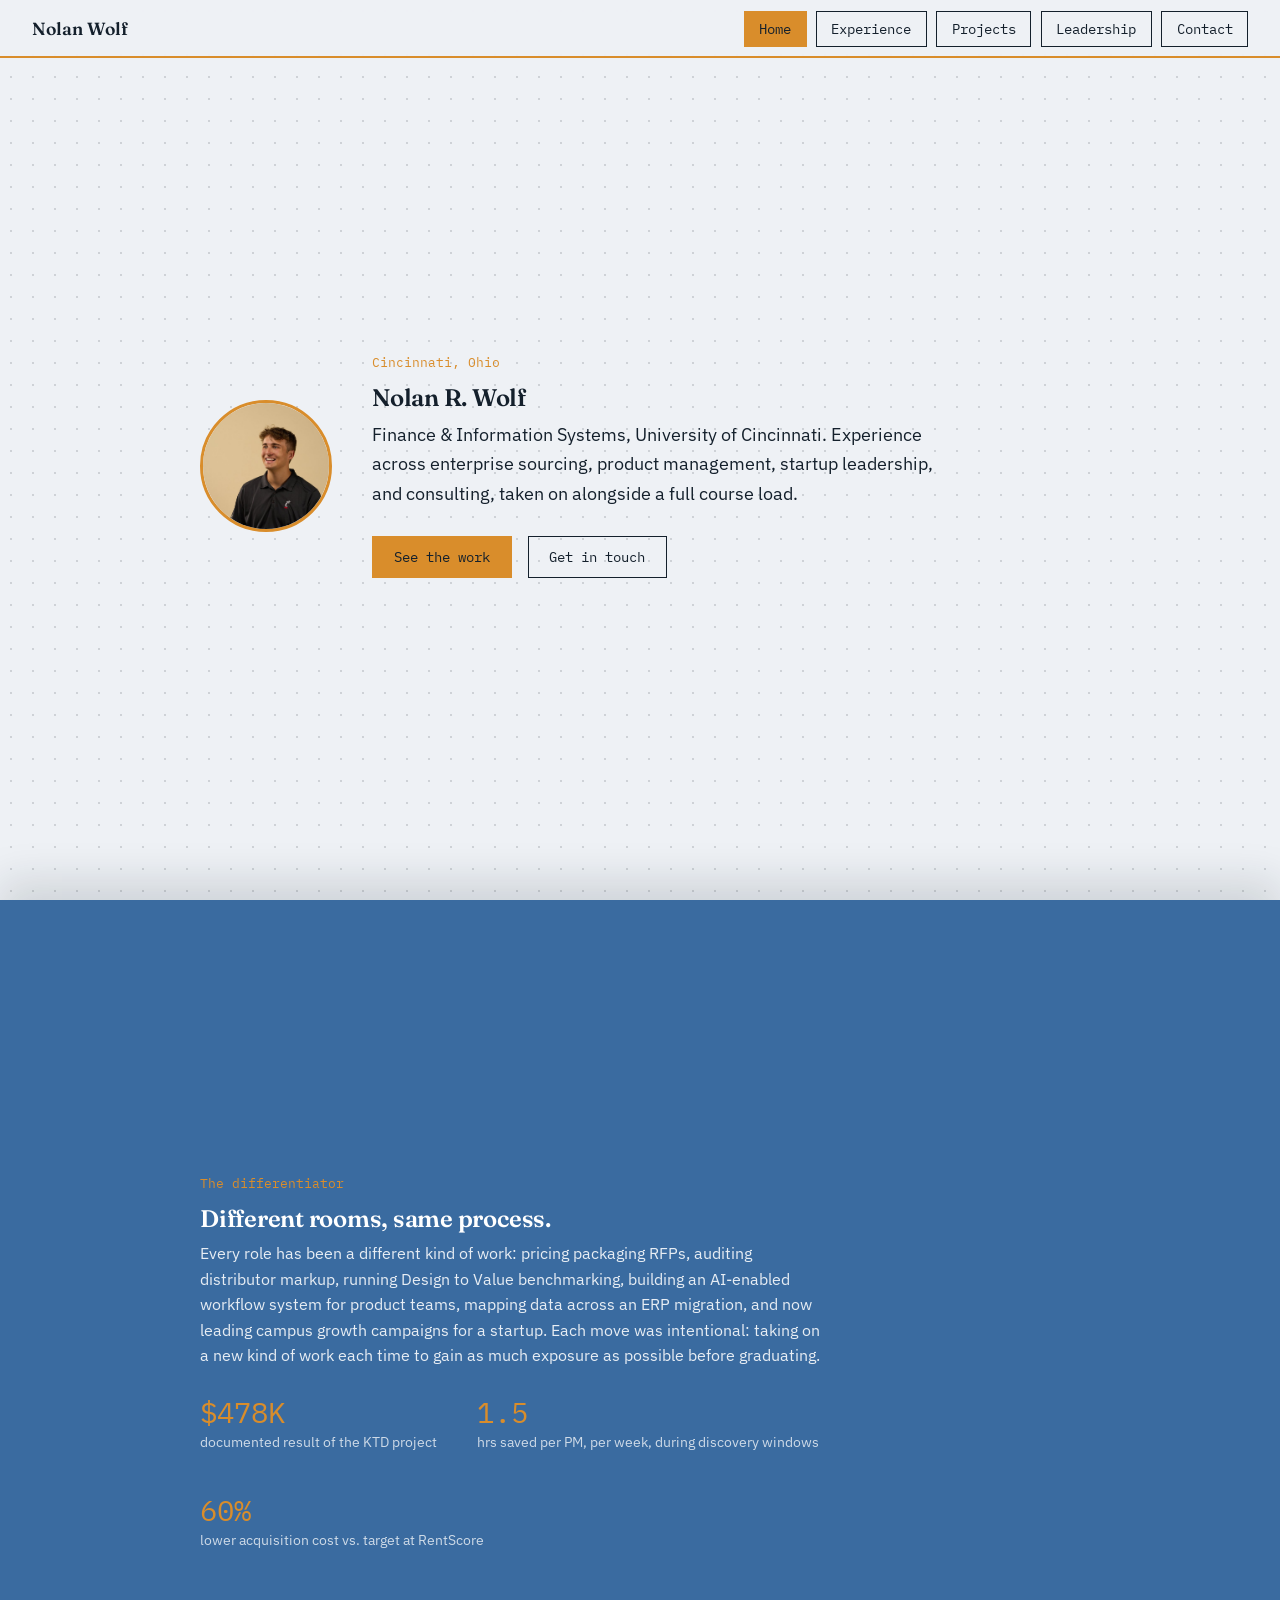
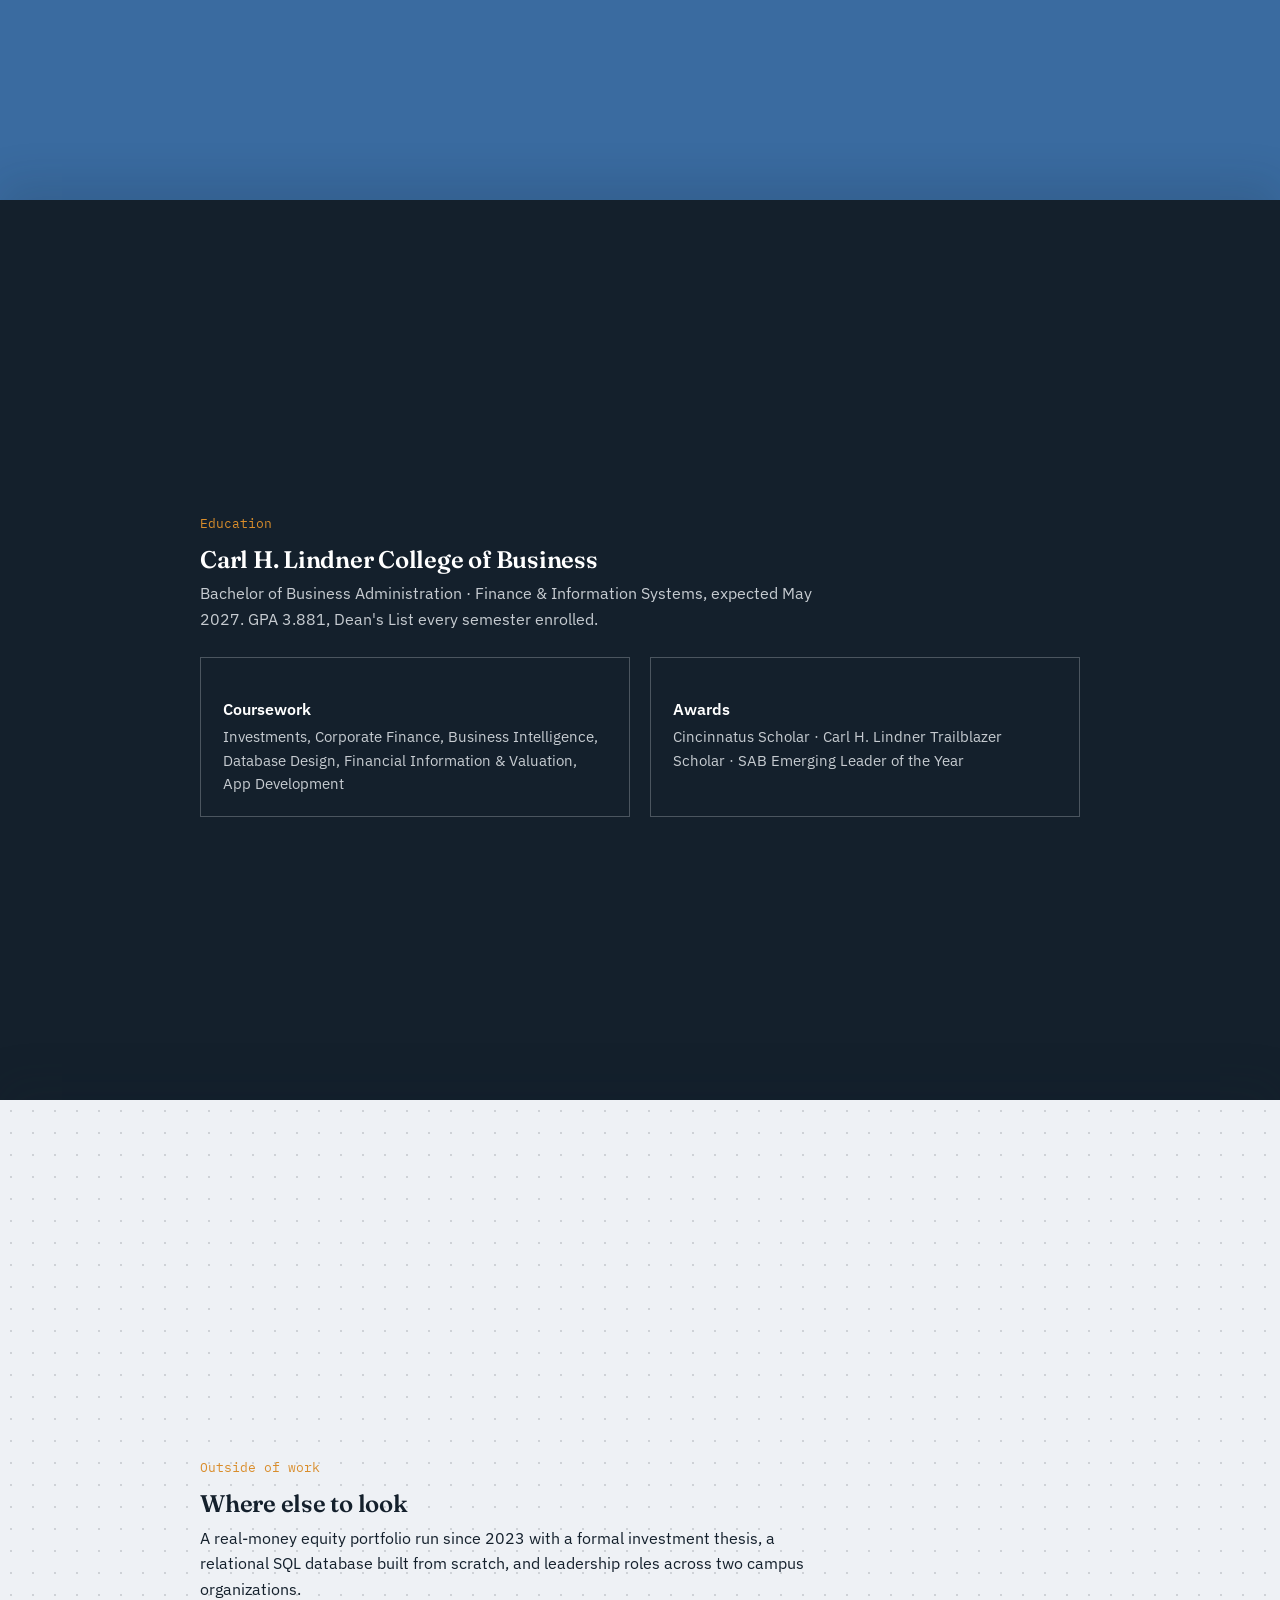
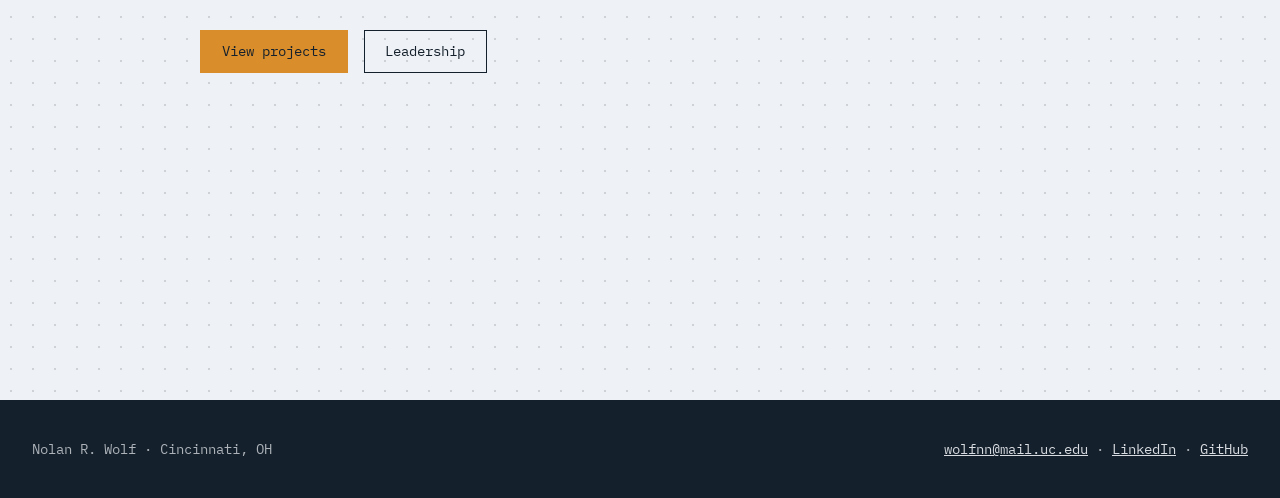
==== index.html @ 06714b01 "Add files via upload" ====
<!DOCTYPE html>
<html lang="en">
<head>
<meta charset="UTF-8">
<meta name="viewport" content="width=device-width, initial-scale=1.0">
<title>Nolan Wolf · Finance &amp; Information Systems</title>
<meta name="description" content="Nolan R. Wolf · Finance &amp; Information Systems, University of Cincinnati. Sourcing, product, and data work across a Fortune 25 company.">
<link rel="preconnect" href="https://fonts.googleapis.com">
<link rel="preconnect" href="https://fonts.gstatic.com" crossorigin>
<link href="https://fonts.googleapis.com/css2?family=Fraunces:opsz,wght@9..144,400;9..144,600;9..144,700&family=IBM+Plex+Sans:wght@400;500;600&family=IBM+Plex+Mono:wght@400;500&display=swap" rel="stylesheet">
<link rel="stylesheet" href="styles.css">
</head>
<body>

<nav class="topnav">
  <a class="wordmark" href="index.html">Nolan Wolf</a>
  <ul>
    <li><a class="navlink current" href="index.html">Home</a></li>
    <li><a class="navlink" href="experience.html">Experience</a></li>
    <li><a class="navlink" href="projects.html">Projects</a></li>
    <li><a class="navlink" href="leadership.html">Leadership</a></li>
    <li><a class="navlink" href="contact.html">Contact</a></li>
  </ul>
</nav>

<main class="stack">

  <section class="stack-section">
    <div class="inner">
      <div class="hero-row">
        <img class="hero-photo" src="headshot.jpg" alt="Portrait of Nolan Wolf">
        <div class="hero-text">
          <span class="eyebrow">Cincinnati, Ohio</span>
          <h1>Nolan R. Wolf</h1>
          <p style="font-size:1.15rem; max-width:52ch;">Finance &amp; Information Systems, University of Cincinnati. Experience across enterprise sourcing, product management, startup leadership, and consulting, taken on alongside a full course load.</p>
          <div class="cta-row">
            <a class="btn solid" href="experience.html">See the work</a>
            <a class="btn" href="contact.html">Get in touch</a>
          </div>
        </div>
      </div>
    </div>
  </section>

  <section class="stack-section blue">
    <div class="inner">
      <span class="eyebrow">The differentiator</span>
      <h2>Different rooms, same process.</h2>
      <p>Every role has been a different kind of work: pricing packaging RFPs, auditing distributor markup, running Design to Value benchmarking, building an AI-enabled workflow system for product teams, mapping data across an ERP migration, and now leading campus growth campaigns for a startup. Each move was intentional: taking on a new kind of work each time to gain as much exposure as possible before graduating.</p>
      <div class="stat-row">
        <div class="stat"><span class="num">$478K</span><span class="label">documented result of the KTD project</span></div>
        <div class="stat"><span class="num">1.5</span><span class="label">hrs saved per PM, per week, during discovery windows</span></div>
        <div class="stat"><span class="num">60%</span><span class="label">lower acquisition cost vs. target at RentScore</span></div>
      </div>
    </div>
  </section>

  <section class="stack-section dark">
    <div class="inner">
      <span class="eyebrow">Education</span>
      <h2>Carl H. Lindner College of Business</h2>
      <p>Bachelor of Business Administration · Finance &amp; Information Systems, expected May 2027. GPA 3.881, Dean's List every semester enrolled.</p>
      <div class="card-grid">
        <div class="card" style="background:transparent; border-color:rgba(238,241,245,0.25);">
          <h4 style="color:#fff;">Coursework</h4>
          <p style="color:rgba(238,241,245,0.82);">Investments, Corporate Finance, Business Intelligence, Database Design, Financial Information &amp; Valuation, App Development</p>
        </div>
        <div class="card" style="background:transparent; border-color:rgba(238,241,245,0.25);">
          <h4 style="color:#fff;">Awards</h4>
          <p style="color:rgba(238,241,245,0.82);">Cincinnatus Scholar · Carl H. Lindner Trailblazer Scholar · SAB Emerging Leader of the Year</p>
        </div>
      </div>
    </div>
  </section>

  <section class="stack-section">
    <div class="inner">
      <span class="eyebrow">Outside of work</span>
      <h2>Where else to look</h2>
      <p>A real-money equity portfolio run since 2023 with a formal investment thesis, a relational SQL database built from scratch, and leadership roles across two campus organizations.</p>
      <div class="cta-row">
        <a class="btn solid" href="projects.html">View projects</a>
        <a class="btn" href="leadership.html">Leadership</a>
      </div>
    </div>
  </section>

</main>

<footer class="site-footer">
  <span>Nolan R. Wolf · Cincinnati, OH</span>
  <span><a href="mailto:wolfnn@mail.uc.edu">wolfnn@mail.uc.edu</a> · <a href="https://www.linkedin.com/in/nolanwolf" target="_blank" rel="noopener">LinkedIn</a> · <a href="https://github.com/Nolan-Wolf" target="_blank" rel="noopener">GitHub</a></span>
</footer>

<script src="main.js"></script>
</body>
</html>
---- styles.css ----
:root {
  --blue: #3a6ba0;
  --blue-deep: #294d76;
  --ink: #14202c;
  --paper: #eef1f5;
  --paper-warm: #f7f8fa;
  --amber: #d98d2b;
  --white: #ffffff;
  --rule: rgba(20, 32, 44, 0.12);

  --serif: "Fraunces", Georgia, serif;
  --sans: "IBM Plex Sans", -apple-system, Helvetica, Arial, sans-serif;
  --mono: "IBM Plex Mono", "SFMono-Regular", Menlo, monospace;
}

* { box-sizing: border-box; }

html { scroll-behavior: smooth; }

body {
  margin: 0;
  font-family: var(--sans);
  color: var(--ink);
  background: var(--paper);
  -webkit-font-smoothing: antialiased;
}

h1, h2, h3 {
  font-family: var(--serif);
  font-weight: 600;
  line-height: 1.05;
  margin: 0 0 0.4em;
  letter-spacing: -0.01em;
}

p { line-height: 1.6; margin: 0 0 1em; max-width: 62ch; }

a { color: var(--blue-deep); }
a:focus-visible, button:focus-visible { outline: 2px solid var(--amber); outline-offset: 3px; }

.mono { font-family: var(--mono); font-size: 0.85rem; letter-spacing: 0.01em; }

/* ---------- Nav ---------- */
nav.topnav {
  position: fixed;
  top: 0; left: 0; right: 0;
  z-index: 500;
  display: flex;
  justify-content: space-between;
  align-items: center;
  padding: 1.1rem 2rem;
  background: rgba(238, 241, 245, 0.88);
  backdrop-filter: blur(8px);
  border-bottom: 2px solid var(--amber);
}
nav.topnav .wordmark {
  font-family: var(--serif);
  font-weight: 600;
  font-size: 1.1rem;
  color: var(--ink);
  text-decoration: none;
}
nav.topnav ul {
  list-style: none;
  display: flex;
  gap: 0.6rem;
  margin: 0;
  padding: 0;
}
nav.topnav a.navlink {
  color: var(--ink);
  text-decoration: none;
  font-size: 0.85rem;
  font-family: var(--mono);
  padding: 0.5rem 0.9rem;
  border: 1px solid var(--ink);
  transition: background 0.15s ease, color 0.15s ease;
}
nav.topnav a.navlink:hover {
  background: var(--ink);
  color: var(--paper);
}
nav.topnav a.navlink.current {
  background: var(--amber);
  border-color: var(--amber);
  color: var(--ink);
}

/* ---------- Sticky stack ---------- */
main.stack {
  position: relative;
}

.stack-section {
  position: sticky;
  top: 0;
  min-height: 100vh;
  display: flex;
  align-items: center;
  padding: 6rem 2rem 4rem;
  background-color: var(--paper);
  background-image: radial-gradient(#14202c26 1px, transparent 1px);
  background-size: 22px 22px;
  box-shadow: 0 -18px 40px rgba(20, 32, 44, 0.14);
}

.stack-section .inner {
  max-width: 880px;
  margin: 0 auto;
  width: 100%;
}

.stack-section.dark {
  background: var(--ink);
  color: var(--paper);
}
.stack-section.dark h2, .stack-section.dark h1 { color: var(--white); }
.stack-section.dark p { color: rgba(238, 241, 245, 0.82); }
.stack-section.dark a { color: #a9c6e5; }

.stack-section.blue {
  background: var(--blue);
  color: var(--white);
}
.stack-section.blue h1, .stack-section.blue h2 { color: var(--white); }
.stack-section.blue p { color: rgba(255,255,255,0.88); }

.hero-row {
  display: flex;
  align-items: center;
  gap: 2.5rem;
  flex-wrap: wrap;
}
.hero-row .hero-text { flex: 1 1 420px; }
.hero-photo {
  width: 132px;
  height: 132px;
  border-radius: 50%;
  object-fit: cover;
  object-position: 62% 35%;
  border: 3px solid var(--amber);
  flex-shrink: 0;
}

.figure-block {
  margin-top: 1.75rem;
  border: 1px solid var(--rule);
  background: var(--paper-warm);
  padding: 0.6rem;
  max-width: 480px;
}
.figure-block img {
  display: block;
  width: 100%;
  height: auto;
}
.figure-block figcaption {
  font-family: var(--mono);
  font-size: 0.78rem;
  opacity: 0.7;
  padding: 0.6rem 0.2rem 0.2rem;
}
.stack-section.blue .figure-block,
.stack-section.dark .figure-block {
  background: rgba(255,255,255,0.06);
  border-color: rgba(255,255,255,0.25);
}
.stack-section.blue .figure-block figcaption,
.stack-section.dark .figure-block figcaption {
  opacity: 0.85;
  color: rgba(255,255,255,0.85);
}

@media (max-width: 640px) {
  .hero-photo { width: 96px; height: 96px; }
}

.eyebrow {
  font-family: var(--mono);
  font-size: 0.82rem;
  color: var(--amber);
  margin-bottom: 0.9rem;
  display: block;
}

/* ---------- Reusable blocks ---------- */
.role-block {
  border-top: 1px solid var(--rule);
  padding: 1.6rem 0;
}
.role-block:first-of-type { border-top: none; }
.role-block .role-head {
  display: flex;
  justify-content: space-between;
  align-items: baseline;
  flex-wrap: wrap;
  gap: 0.5rem 1.5rem;
  margin-bottom: 0.6rem;
}
.role-block h3 { margin-bottom: 0.15rem; font-size: 1.3rem; }
.role-block .org { font-family: var(--mono); font-size: 0.85rem; opacity: 0.75; }
.role-block ul { margin: 0.6rem 0 0; padding-left: 1.1rem; }
.role-block li { margin-bottom: 0.5rem; line-height: 1.55; max-width: 68ch; }

.stat-row {
  display: flex;
  gap: 2.5rem;
  flex-wrap: wrap;
  margin: 1.5rem 0 0.5rem;
}
.stat { min-width: 120px; }
.stat .num { font-family: var(--mono); font-size: 1.8rem; color: var(--amber); display: block; }
.stat .label { font-size: 0.85rem; opacity: 0.75; }

.card-grid {
  display: grid;
  grid-template-columns: repeat(auto-fit, minmax(240px, 1fr));
  gap: 1.25rem;
  margin-top: 1.5rem;
}
.card {
  border: 1px solid var(--rule);
  padding: 1.25rem 1.4rem;
  background: var(--paper-warm);
}
.card h4 { font-family: var(--sans); font-weight: 600; font-size: 1rem; margin-bottom: 0.4rem; }
.card p { font-size: 0.92rem; margin-bottom: 0; }

.cta-row { display: flex; gap: 1rem; flex-wrap: wrap; margin-top: 1.75rem; }
.btn {
  font-family: var(--mono);
  font-size: 0.88rem;
  text-decoration: none;
  padding: 0.7rem 1.3rem;
  border: 1px solid currentColor;
  color: inherit;
  display: inline-block;
}
.btn.solid {
  background: var(--amber);
  border-color: var(--amber);
  color: var(--ink);
}

footer.site-footer {
  position: relative;
  z-index: 600;
  background: var(--ink);
  color: rgba(238,241,245,0.7);
  padding: 2.5rem 2rem;
  font-family: var(--mono);
  font-size: 0.85rem;
  display: flex;
  justify-content: space-between;
  flex-wrap: wrap;
  gap: 0.75rem;
}
footer.site-footer a { color: rgba(238,241,245,0.9); }

@media (max-width: 640px) {
  nav.topnav { padding: 0.9rem 1.2rem; }
  nav.topnav ul { gap: 1rem; }
  .stack-section { padding: 5.5rem 1.2rem 3rem; }
  .stat-row { gap: 1.5rem; }
}

/* ---------- Allocation visual ---------- */
:root {
  --alloc-etfs: var(--blue);
  --alloc-stocks: var(--amber);
  --alloc-crypto: #b8788a;
  --alloc-cash: #8a97a6;
}

.alloc-bar {
  display: flex;
  width: 100%;
  height: 28px;
  border-radius: 2px;
  overflow: hidden;
  margin: 1.75rem 0 1.5rem;
  border: 1px solid rgba(255,255,255,0.15);
}
.alloc-seg { height: 100%; }
.alloc-seg.etfs   { background: var(--alloc-etfs); }
.alloc-seg.stocks { background: var(--alloc-stocks); }
.alloc-seg.crypto { background: var(--alloc-crypto); }
.alloc-seg.cash   { background: var(--alloc-cash); }

.alloc-rows { display: flex; flex-direction: column; gap: 1.1rem; }
.alloc-row-head {
  display: flex;
  align-items: baseline;
  gap: 0.6rem;
  font-family: var(--mono);
  font-size: 0.88rem;
  margin-bottom: 0.5rem;
}
.alloc-row-head .alloc-dot {
  width: 9px; height: 9px;
  border-radius: 50%;
  display: inline-block;
  flex-shrink: 0;
}
.alloc-dot.etfs   { background: var(--alloc-etfs); }
.alloc-dot.stocks { background: var(--alloc-stocks); }
.alloc-dot.crypto { background: var(--alloc-crypto); }
.alloc-dot.cash   { background: var(--alloc-cash); }
.alloc-row-head .alloc-name { font-family: var(--sans); font-weight: 600; font-size: 0.98rem; color: var(--white); }
.alloc-row-head .alloc-count { opacity: 0.65; }
.alloc-row-head .alloc-pct { margin-left: auto; color: var(--amber); font-size: 1rem; }

.alloc-chips { display: flex; flex-wrap: wrap; gap: 0.5rem; }
.chip {
  font-family: var(--mono);
  border: 1px solid rgba(255,255,255,0.25);
  padding: 0.3rem 0.6rem;
  font-size: 0.78rem;
  color: rgba(238,241,245,0.9);
  white-space: nowrap;
}
.chip em { font-style: normal; opacity: 0.65; margin-left: 0.35rem; }
.chip.lg { font-size: 0.88rem; padding: 0.4rem 0.75rem; border-color: rgba(255,255,255,0.4); }

.thesis-block p { max-width: 66ch; }
.memo-callout {
  margin-top: 1.75rem;
  border-left: 3px solid var(--amber);
  padding: 0.9rem 0 0.9rem 1.1rem;
}
.memo-callout p { margin-bottom: 0.4rem; }

@media (max-width: 640px) {
  .alloc-row-head { flex-wrap: wrap; }
  .alloc-row-head .alloc-pct { margin-left: 0; }
}

@media (prefers-reduced-motion: reduce) {
  html { scroll-behavior: auto; }
}
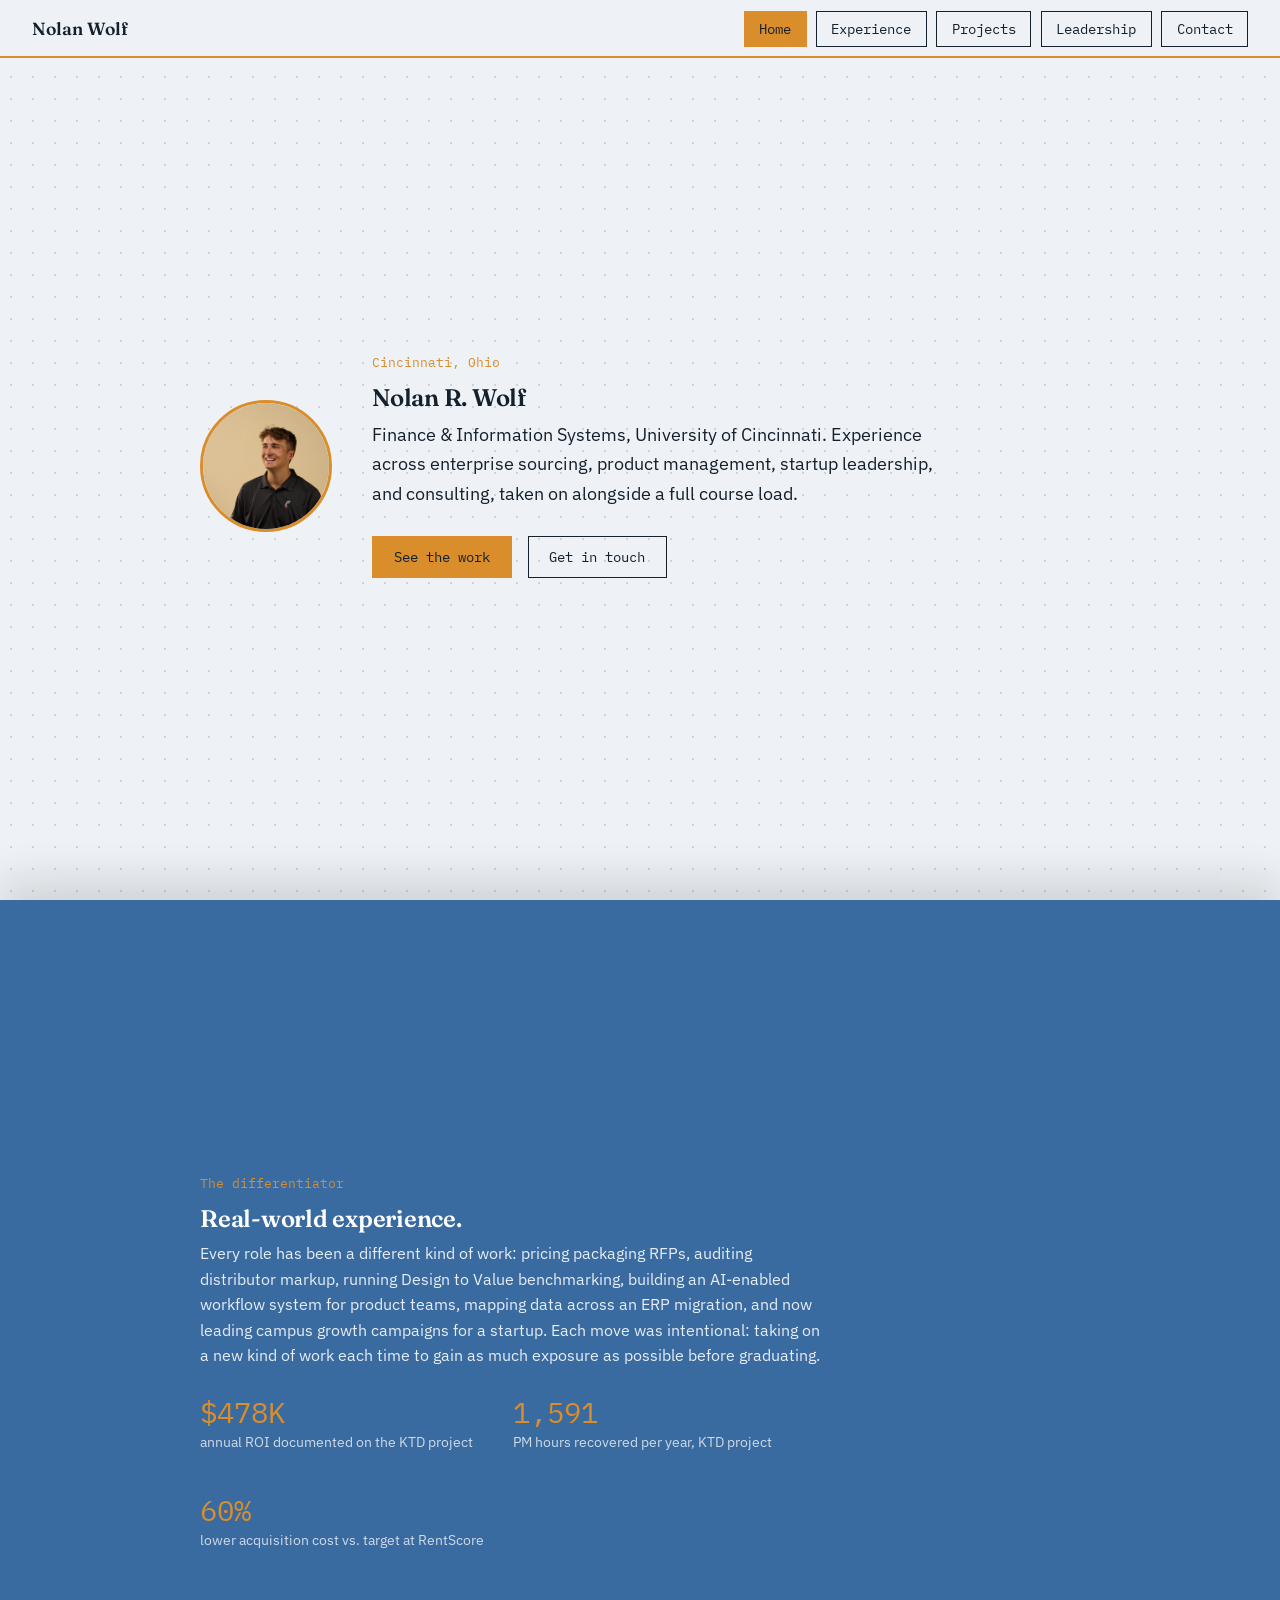
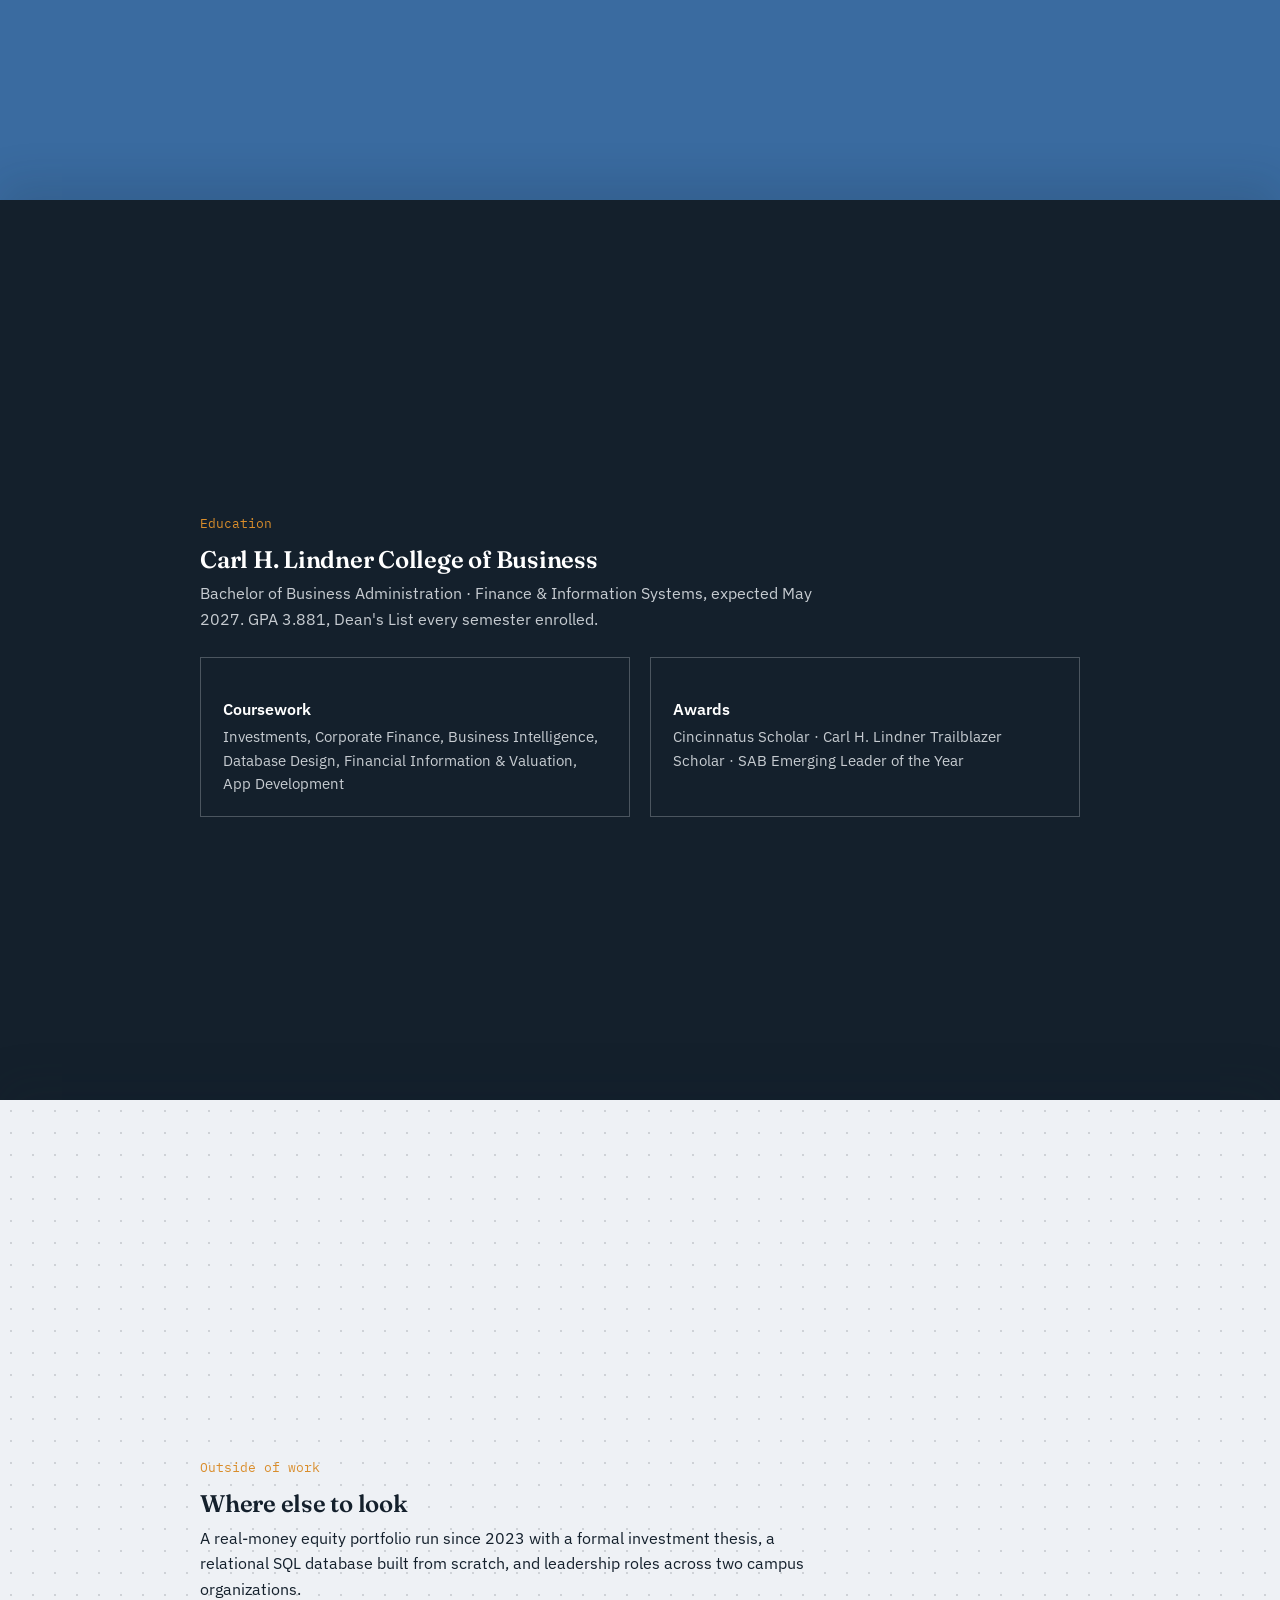
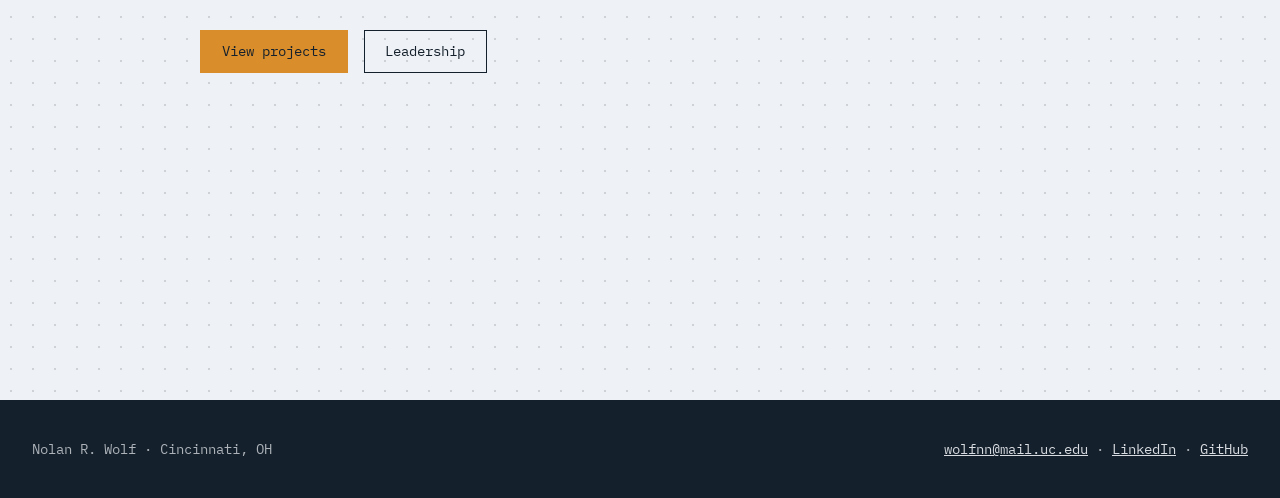
==== commit 8a4a3063: "Add files via upload" ====
--- a/index.html
+++ b/index.html
@@ -45,11 +45,11 @@
   <section class="stack-section blue">
     <div class="inner">
       <span class="eyebrow">The differentiator</span>
-      <h2>Different rooms, same process.</h2>
+      <h2>Real-world experience.</h2>
       <p>Every role has been a different kind of work: pricing packaging RFPs, auditing distributor markup, running Design to Value benchmarking, building an AI-enabled workflow system for product teams, mapping data across an ERP migration, and now leading campus growth campaigns for a startup. Each move was intentional: taking on a new kind of work each time to gain as much exposure as possible before graduating.</p>
       <div class="stat-row">
-        <div class="stat"><span class="num">$478K</span><span class="label">documented result of the KTD project</span></div>
-        <div class="stat"><span class="num">1.5</span><span class="label">hrs saved per PM, per week, during discovery windows</span></div>
+        <div class="stat"><span class="num">$478K</span><span class="label">annual ROI documented on the KTD project</span></div>
+        <div class="stat"><span class="num">1,591</span><span class="label">PM hours recovered per year, KTD project</span></div>
         <div class="stat"><span class="num">60%</span><span class="label">lower acquisition cost vs. target at RentScore</span></div>
       </div>
     </div>
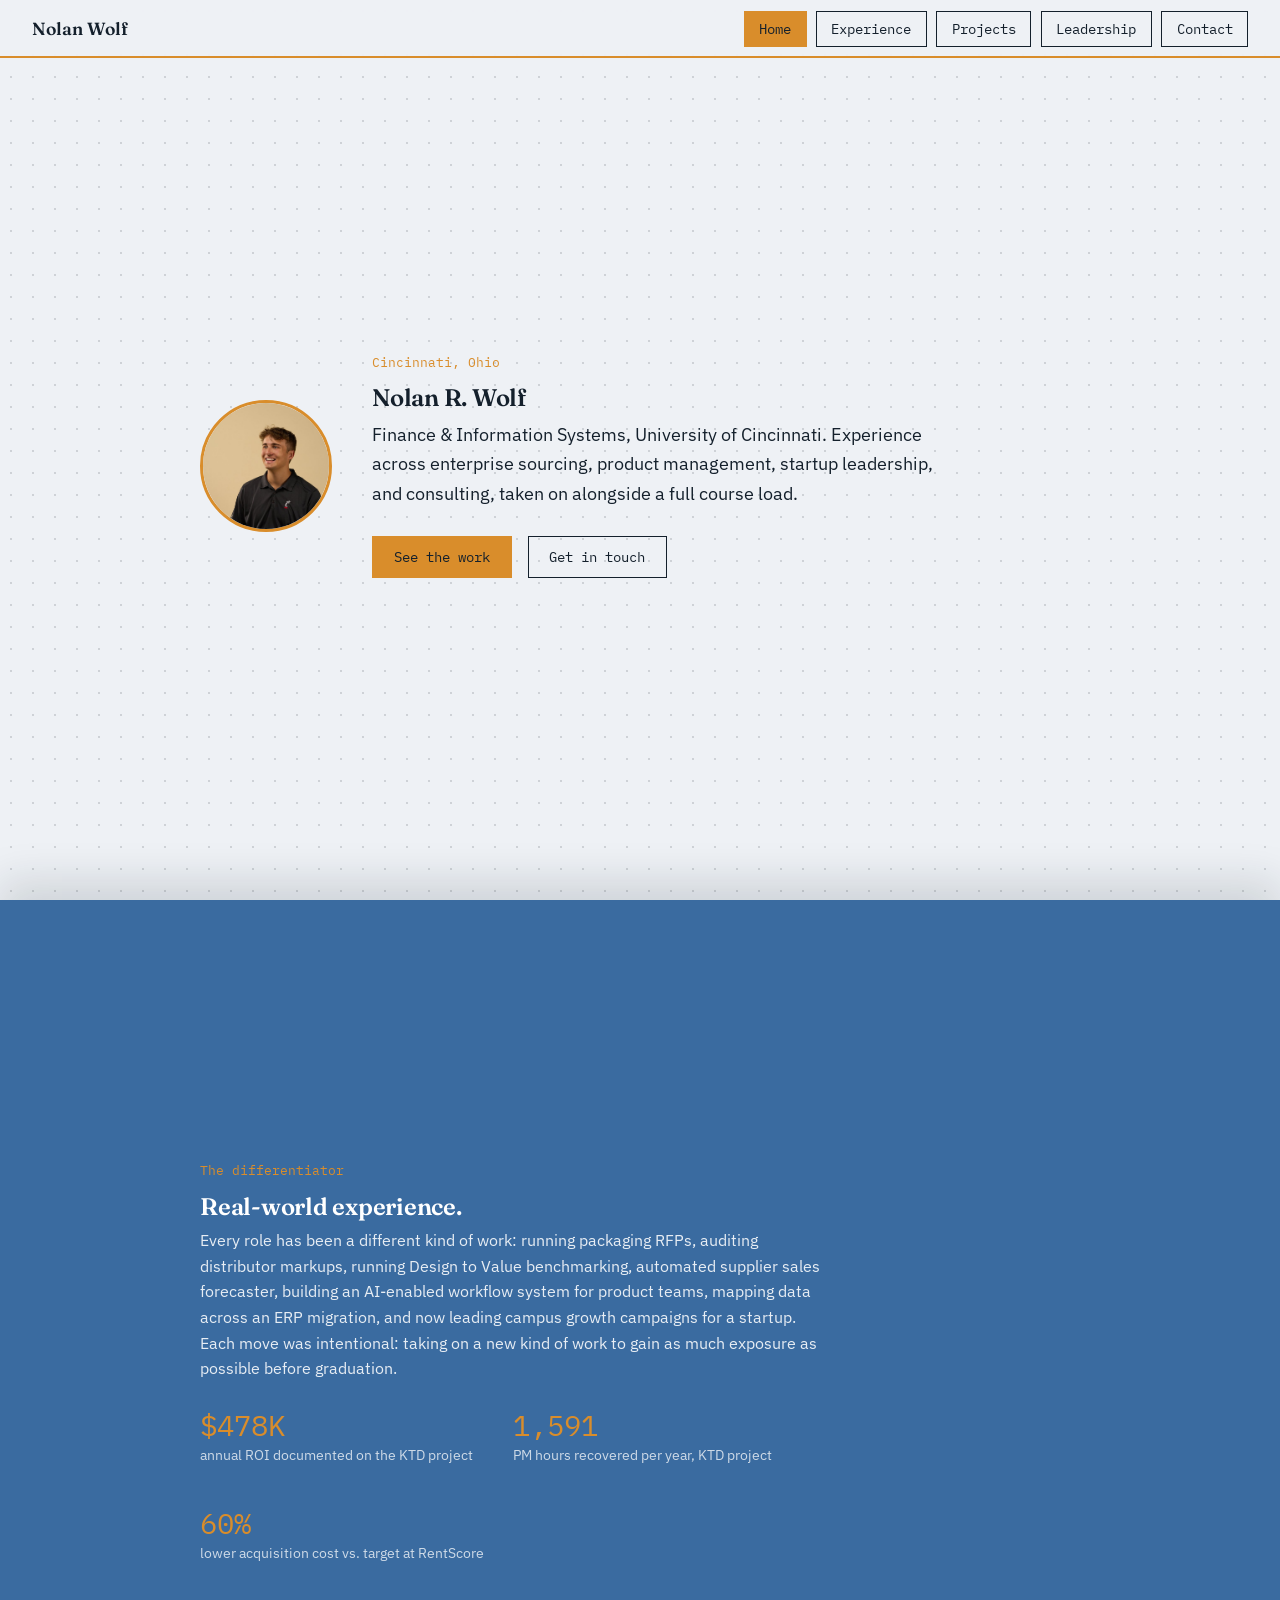
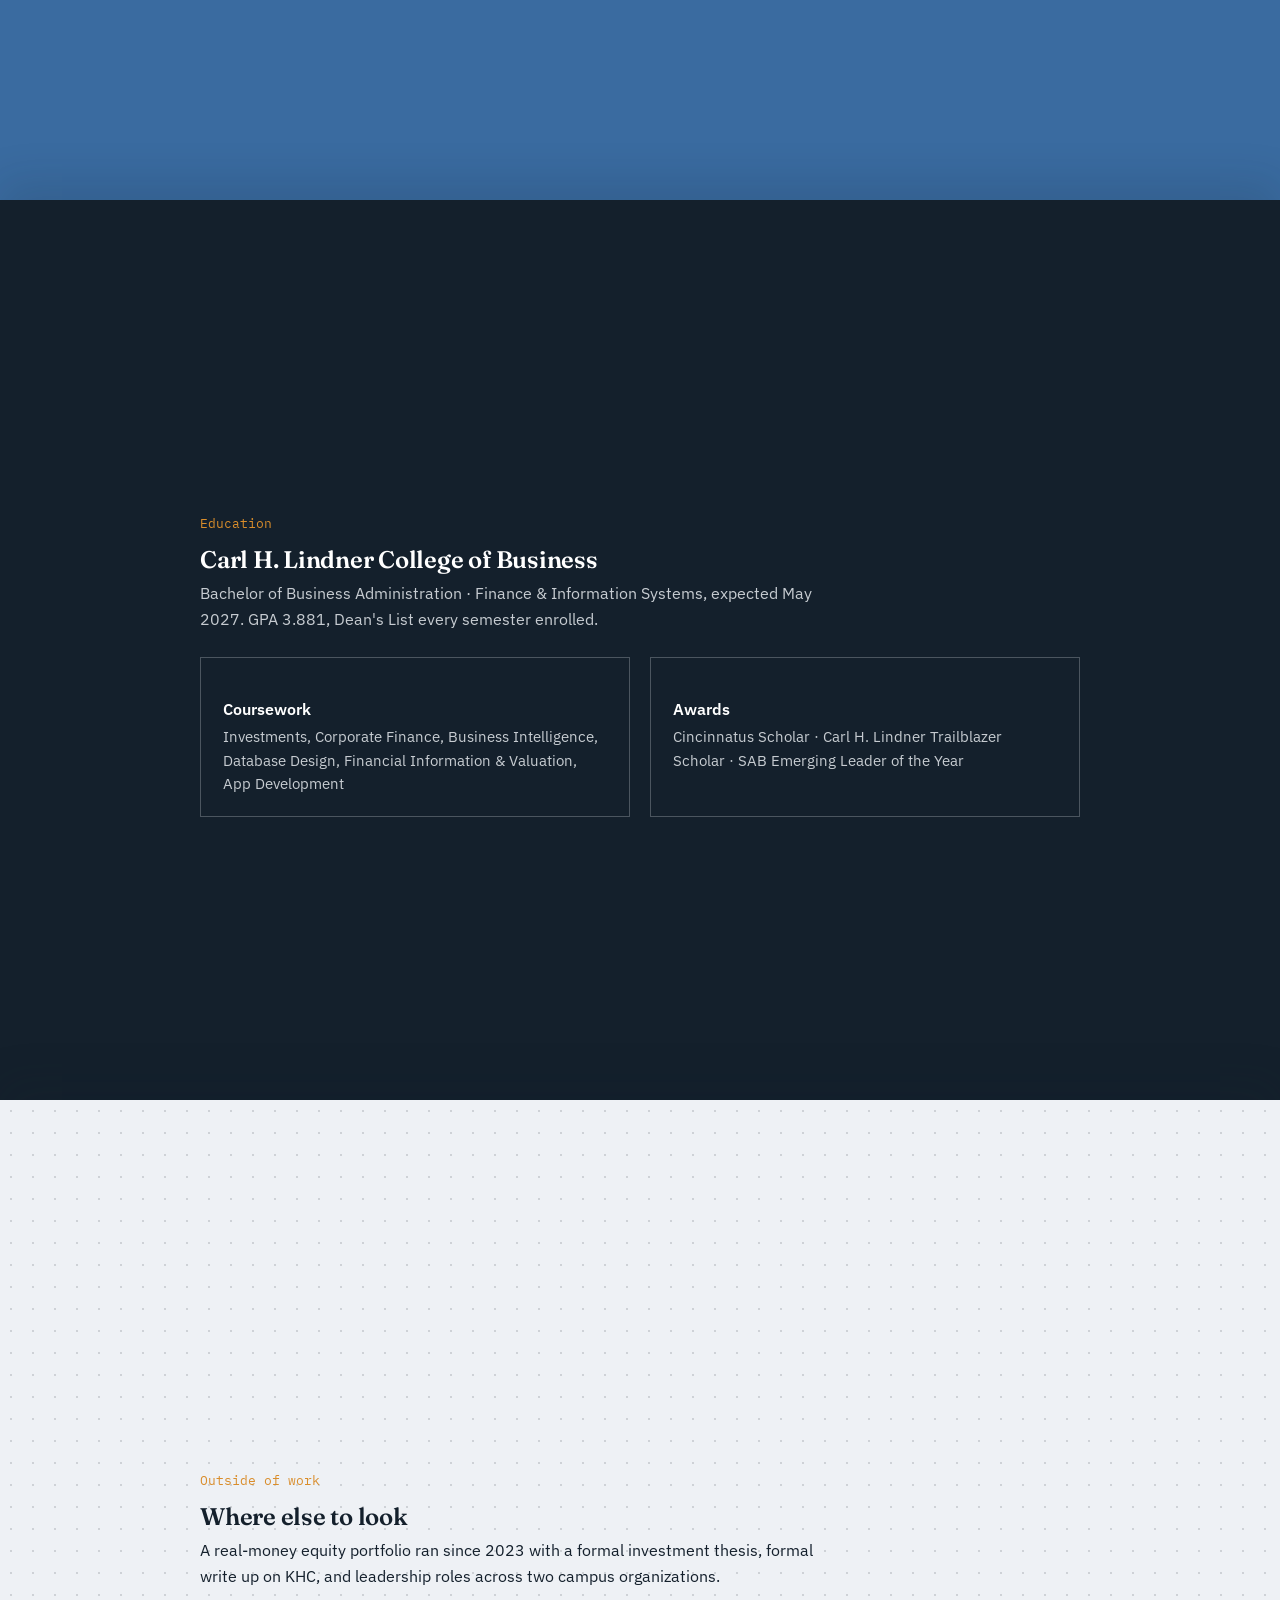
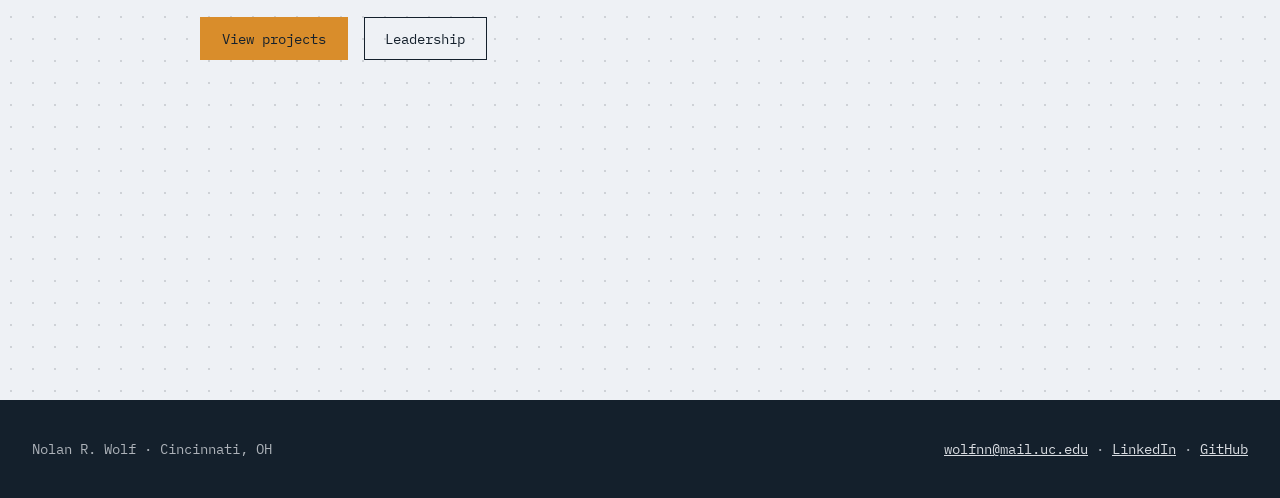
==== commit 1ce796f5: "Update index.html" ====
--- a/index.html
+++ b/index.html
@@ -46,7 +46,7 @@
     <div class="inner">
       <span class="eyebrow">The differentiator</span>
       <h2>Real-world experience.</h2>
-      <p>Every role has been a different kind of work: pricing packaging RFPs, auditing distributor markup, running Design to Value benchmarking, building an AI-enabled workflow system for product teams, mapping data across an ERP migration, and now leading campus growth campaigns for a startup. Each move was intentional: taking on a new kind of work each time to gain as much exposure as possible before graduating.</p>
+      <p>Every role has been a different kind of work: running packaging RFPs, auditing distributor markups, running Design to Value benchmarking, automated supplier sales forecaster, building an AI-enabled workflow system for product teams, mapping data across an ERP migration, and now leading campus growth campaigns for a startup. Each move was intentional: taking on a new kind of work to gain as much exposure as possible before graduation.</p>
       <div class="stat-row">
         <div class="stat"><span class="num">$478K</span><span class="label">annual ROI documented on the KTD project</span></div>
         <div class="stat"><span class="num">1,591</span><span class="label">PM hours recovered per year, KTD project</span></div>
@@ -77,7 +77,7 @@
     <div class="inner">
       <span class="eyebrow">Outside of work</span>
       <h2>Where else to look</h2>
-      <p>A real-money equity portfolio run since 2023 with a formal investment thesis, a relational SQL database built from scratch, and leadership roles across two campus organizations.</p>
+      <p>A real-money equity portfolio ran since 2023 with a formal investment thesis, formal write up on KHC, and leadership roles across two campus organizations.</p>
       <div class="cta-row">
         <a class="btn solid" href="projects.html">View projects</a>
         <a class="btn" href="leadership.html">Leadership</a>
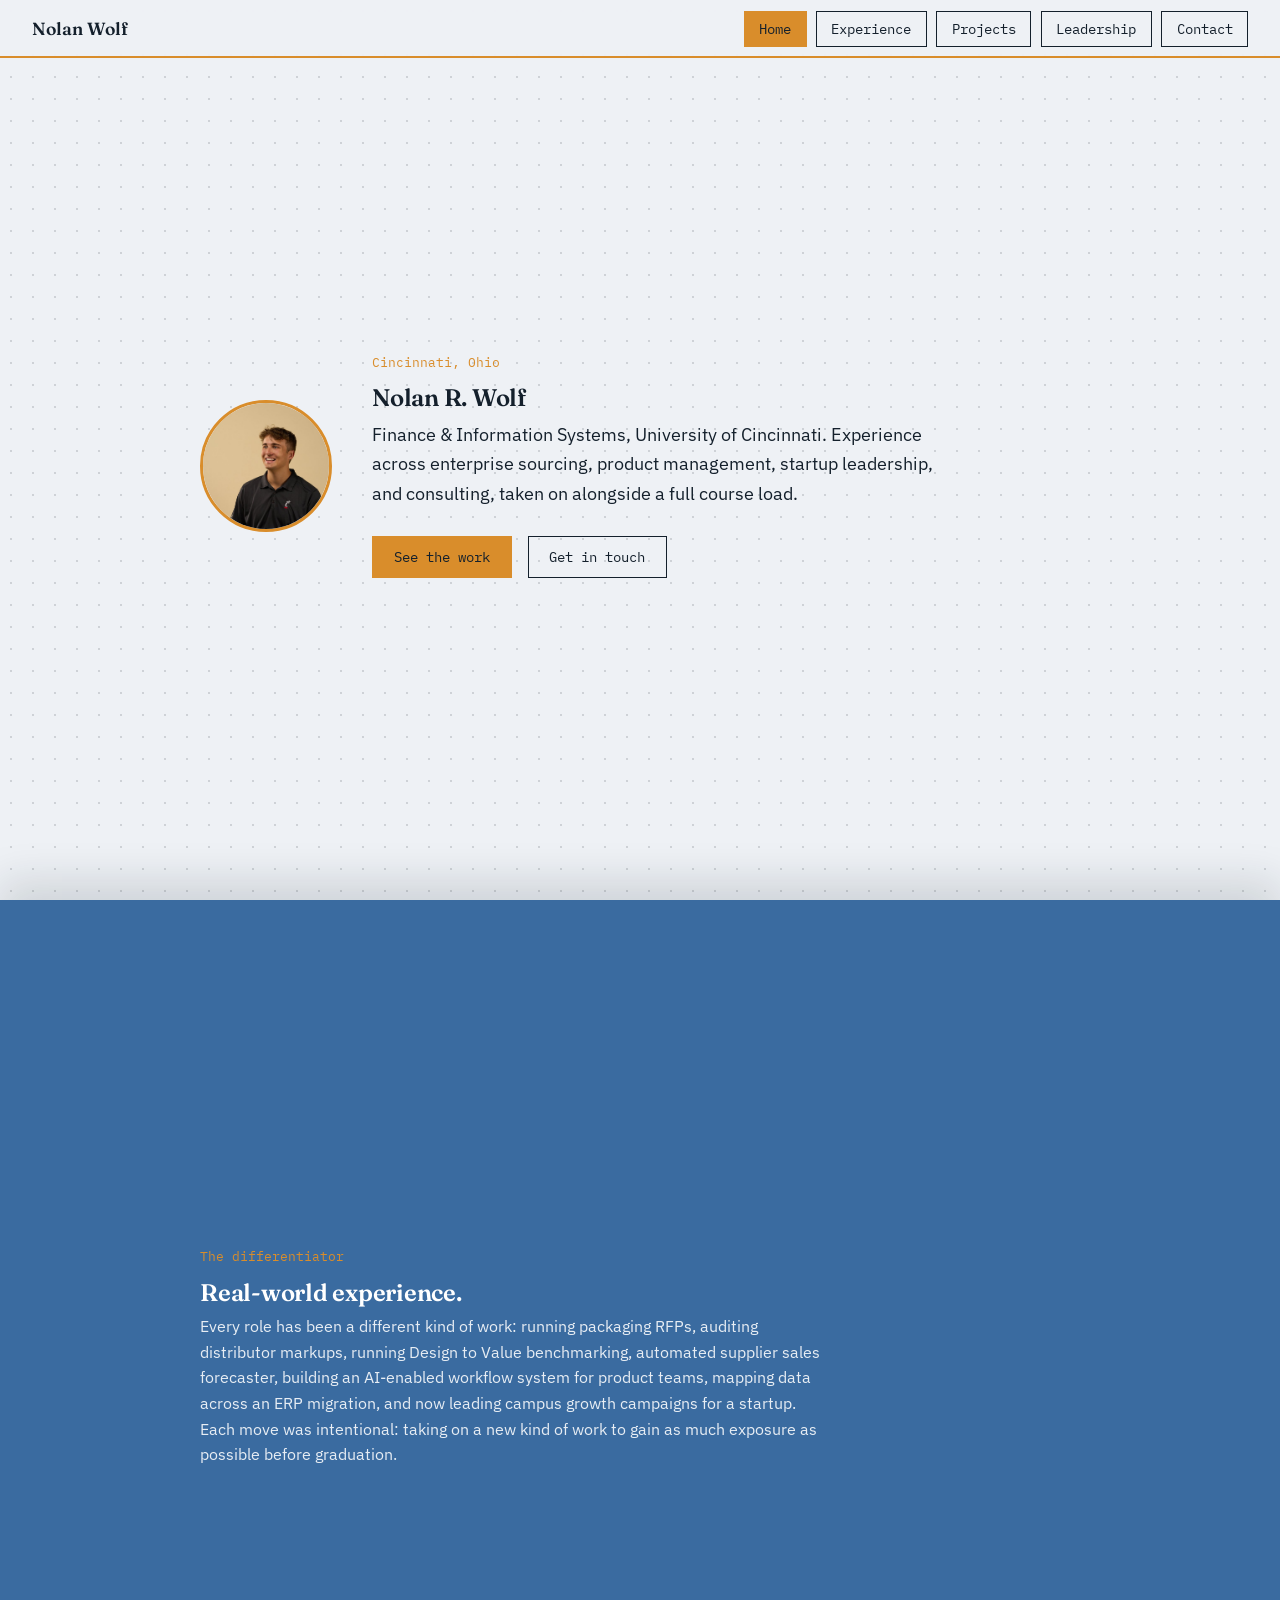
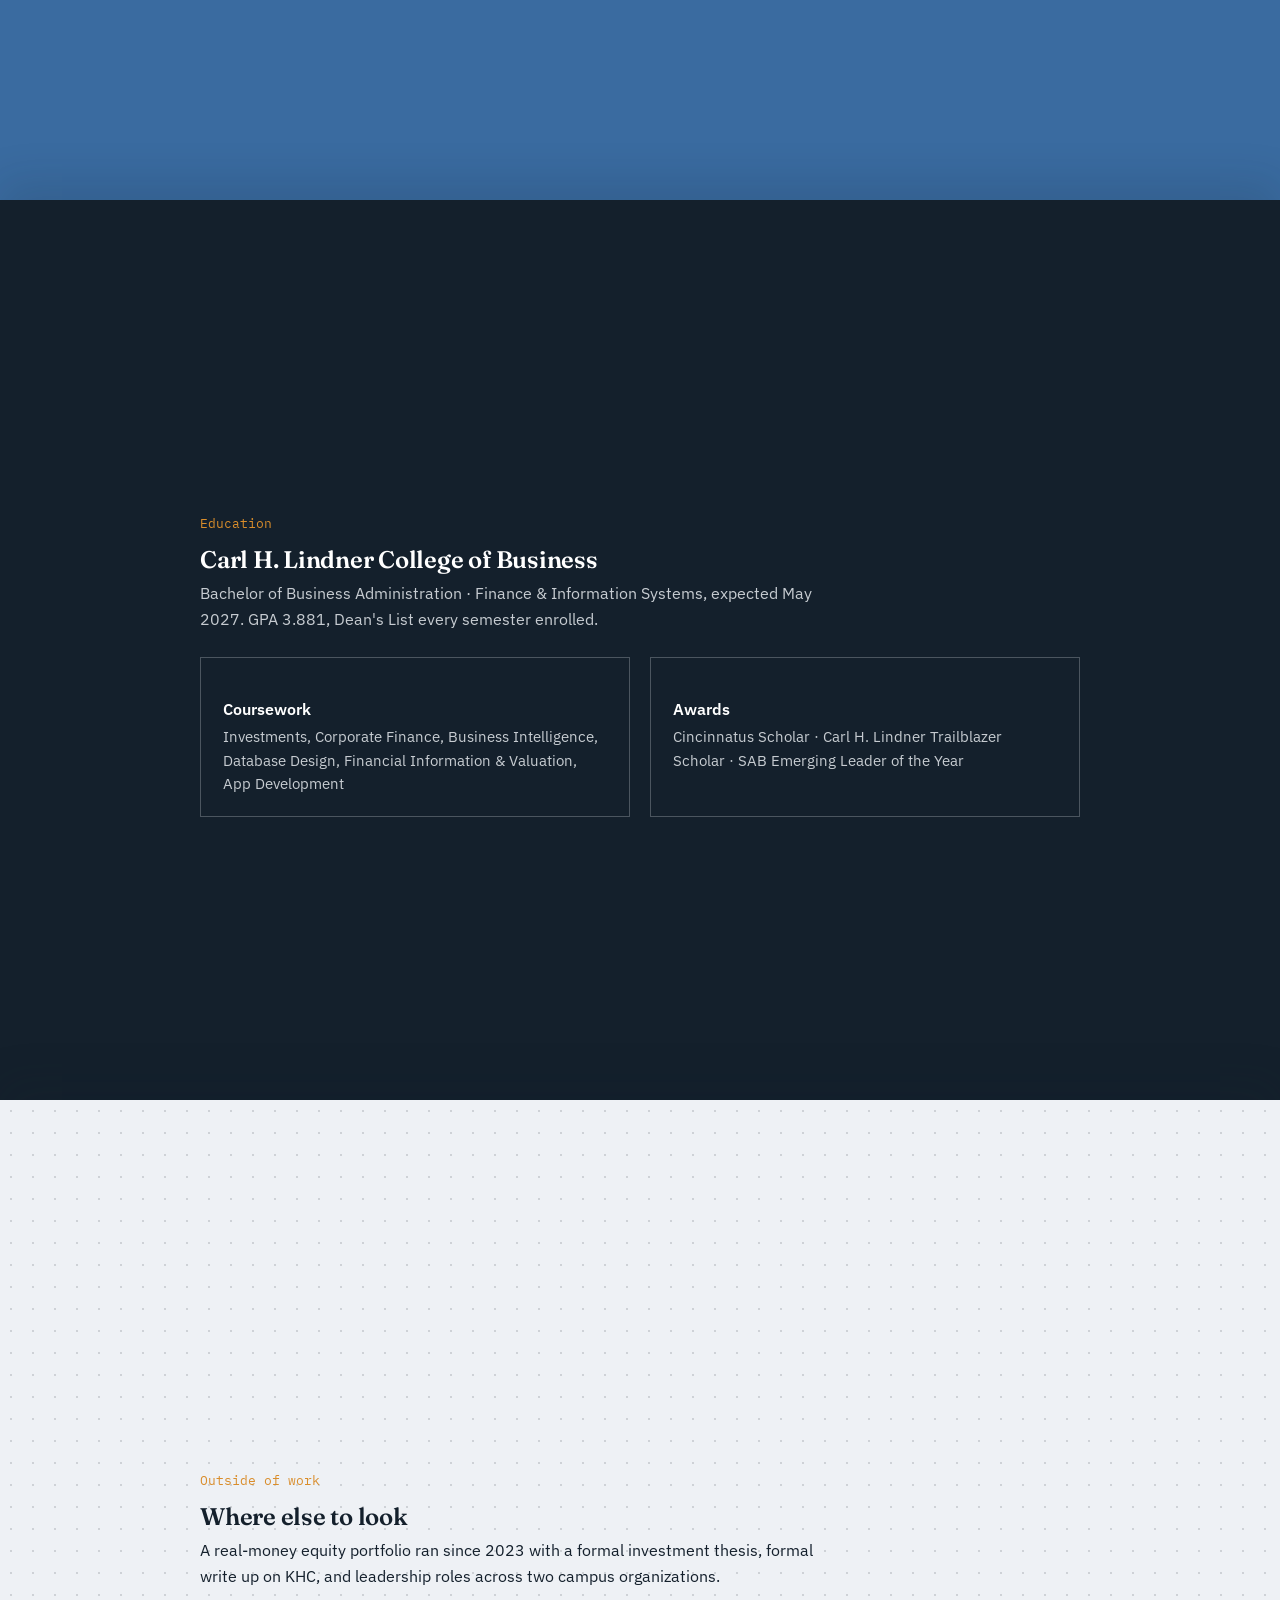
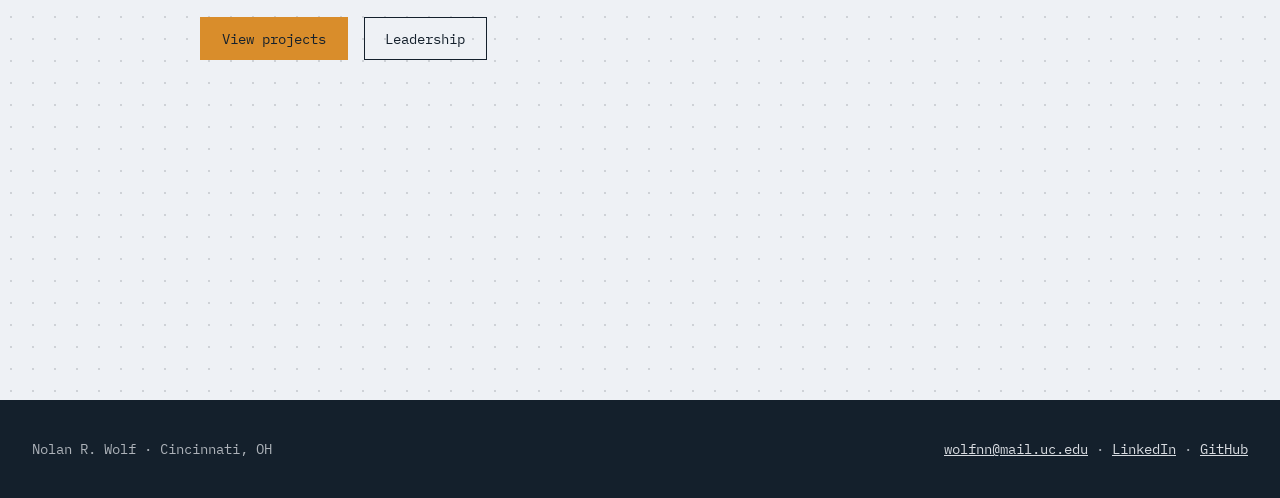
==== commit 5d3f3947: "Add files via upload" ====
--- a/index.html
+++ b/index.html
@@ -47,11 +47,6 @@
       <span class="eyebrow">The differentiator</span>
       <h2>Real-world experience.</h2>
       <p>Every role has been a different kind of work: running packaging RFPs, auditing distributor markups, running Design to Value benchmarking, automated supplier sales forecaster, building an AI-enabled workflow system for product teams, mapping data across an ERP migration, and now leading campus growth campaigns for a startup. Each move was intentional: taking on a new kind of work to gain as much exposure as possible before graduation.</p>
-      <div class="stat-row">
-        <div class="stat"><span class="num">$478K</span><span class="label">annual ROI documented on the KTD project</span></div>
-        <div class="stat"><span class="num">1,591</span><span class="label">PM hours recovered per year, KTD project</span></div>
-        <div class="stat"><span class="num">60%</span><span class="label">lower acquisition cost vs. target at RentScore</span></div>
-      </div>
     </div>
   </section>
 
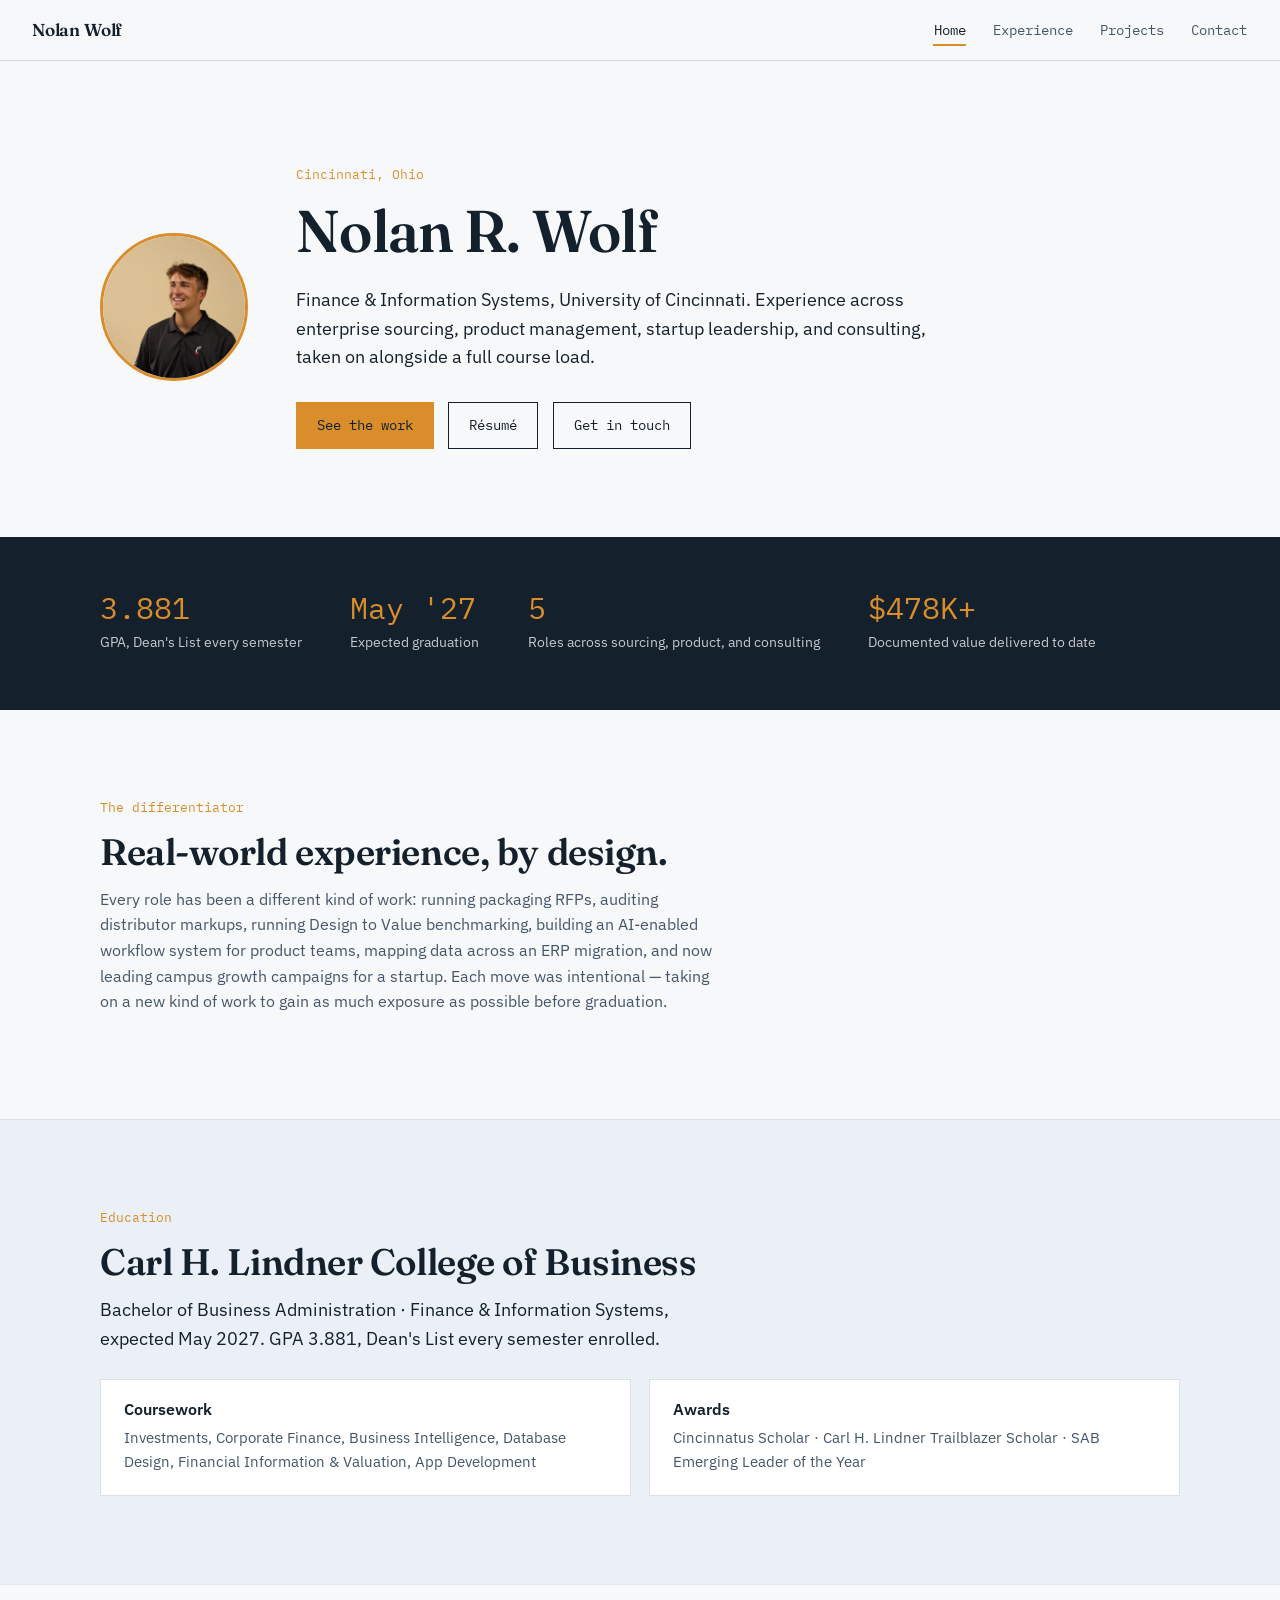
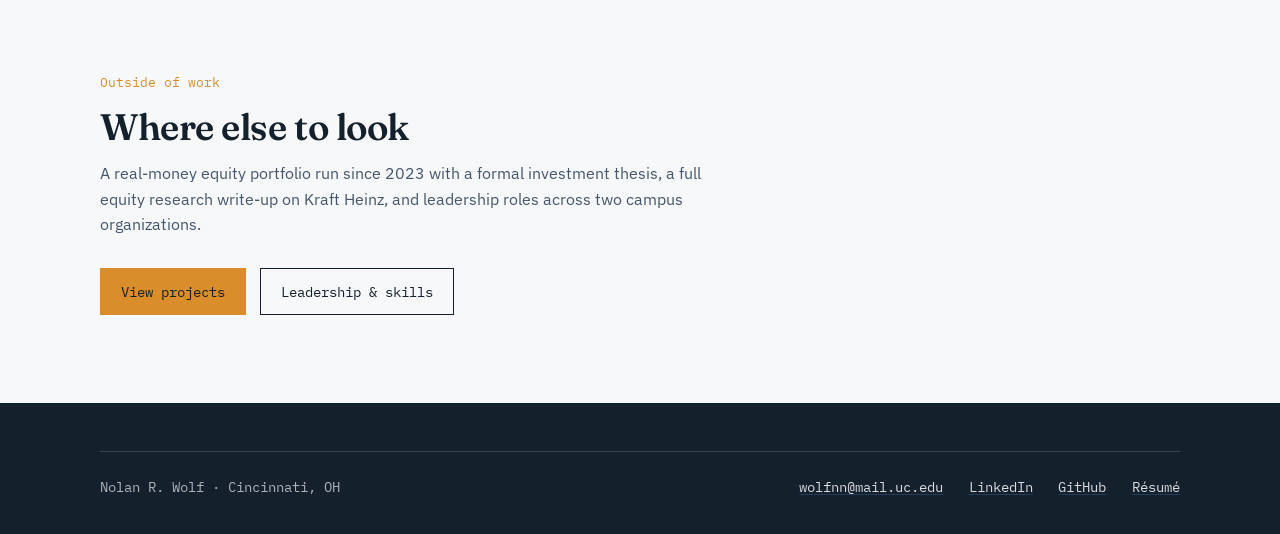
==== commit bd14a162: "Add files via upload" ====
--- a/index.html
+++ b/index.html
@@ -12,29 +12,32 @@
 </head>
 <body>
 
+<a class="skip-link" href="#main">Skip to content</a>
+
 <nav class="topnav">
   <a class="wordmark" href="index.html">Nolan Wolf</a>
+  <button class="nav-toggle" aria-expanded="false" aria-label="Toggle navigation">Menu</button>
   <ul>
     <li><a class="navlink current" href="index.html">Home</a></li>
     <li><a class="navlink" href="experience.html">Experience</a></li>
     <li><a class="navlink" href="projects.html">Projects</a></li>
-    <li><a class="navlink" href="leadership.html">Leadership</a></li>
     <li><a class="navlink" href="contact.html">Contact</a></li>
   </ul>
 </nav>
 
-<main class="stack">
+<main id="main">
 
-  <section class="stack-section">
-    <div class="inner">
-      <div class="hero-row">
+  <section class="band">
+    <div class="wrap">
+      <div class="hero">
         <img class="hero-photo" src="headshot.jpg" alt="Portrait of Nolan Wolf">
         <div class="hero-text">
           <span class="eyebrow">Cincinnati, Ohio</span>
           <h1>Nolan R. Wolf</h1>
-          <p style="font-size:1.15rem; max-width:52ch;">Finance &amp; Information Systems, University of Cincinnati. Experience across enterprise sourcing, product management, startup leadership, and consulting, taken on alongside a full course load.</p>
+          <p class="lede">Finance &amp; Information Systems, University of Cincinnati. Experience across enterprise sourcing, product management, startup leadership, and consulting, taken on alongside a full course load.</p>
           <div class="cta-row">
             <a class="btn solid" href="experience.html">See the work</a>
+            <a class="btn" href="resume.pdf">Résumé</a>
             <a class="btn" href="contact.html">Get in touch</a>
           </div>
         </div>
@@ -42,40 +45,51 @@
     </div>
   </section>
 
-  <section class="stack-section blue">
-    <div class="inner">
-      <span class="eyebrow">The differentiator</span>
-      <h2>Real-world experience.</h2>
-      <p>Every role has been a different kind of work: running packaging RFPs, auditing distributor markups, running Design to Value benchmarking, automated supplier sales forecaster, building an AI-enabled workflow system for product teams, mapping data across an ERP migration, and now leading campus growth campaigns for a startup. Each move was intentional: taking on a new kind of work to gain as much exposure as possible before graduation.</p>
+  <section class="band dark tight">
+    <div class="wrap">
+      <div class="stat-strip">
+        <div class="stat"><span class="num">3.881</span><span class="label">GPA, Dean's List every semester</span></div>
+        <div class="stat"><span class="num">May '27</span><span class="label">Expected graduation</span></div>
+        <div class="stat"><span class="num">5</span><span class="label">Roles across sourcing, product, and consulting</span></div>
+        <div class="stat"><span class="num">$478K+</span><span class="label">Documented value delivered to date</span></div>
+      </div>
     </div>
   </section>
 
-  <section class="stack-section dark">
-    <div class="inner">
+  <section class="band">
+    <div class="wrap">
+      <span class="eyebrow">The differentiator</span>
+      <h2>Real-world experience, by design.</h2>
+      <p>Every role has been a different kind of work: running packaging RFPs, auditing distributor markups, running Design to Value benchmarking, building an AI-enabled workflow system for product teams, mapping data across an ERP migration, and now leading campus growth campaigns for a startup. Each move was intentional &mdash; taking on a new kind of work to gain as much exposure as possible before graduation.</p>
+    </div>
+  </section>
+
+  <section class="band tint">
+    <div class="wrap">
       <span class="eyebrow">Education</span>
       <h2>Carl H. Lindner College of Business</h2>
-      <p>Bachelor of Business Administration · Finance &amp; Information Systems, expected May 2027. GPA 3.881, Dean's List every semester enrolled.</p>
+      <p class="lede">Bachelor of Business Administration &middot; Finance &amp; Information Systems, expected May 2027. GPA 3.881, Dean's List every semester enrolled.</p>
       <div class="card-grid">
-        <div class="card" style="background:transparent; border-color:rgba(238,241,245,0.25);">
-          <h4 style="color:#fff;">Coursework</h4>
-          <p style="color:rgba(238,241,245,0.82);">Investments, Corporate Finance, Business Intelligence, Database Design, Financial Information &amp; Valuation, App Development</p>
+        <div class="card">
+          <h4>Coursework</h4>
+          <p>Investments, Corporate Finance, Business Intelligence, Database Design, Financial Information &amp; Valuation, App Development</p>
         </div>
-        <div class="card" style="background:transparent; border-color:rgba(238,241,245,0.25);">
-          <h4 style="color:#fff;">Awards</h4>
-          <p style="color:rgba(238,241,245,0.82);">Cincinnatus Scholar · Carl H. Lindner Trailblazer Scholar · SAB Emerging Leader of the Year</p>
+        <div class="card">
+          <h4>Awards</h4>
+          <p>Cincinnatus Scholar &middot; Carl H. Lindner Trailblazer Scholar &middot; SAB Emerging Leader of the Year</p>
         </div>
       </div>
     </div>
   </section>
 
-  <section class="stack-section">
-    <div class="inner">
+  <section class="band">
+    <div class="wrap">
       <span class="eyebrow">Outside of work</span>
       <h2>Where else to look</h2>
-      <p>A real-money equity portfolio ran since 2023 with a formal investment thesis, formal write up on KHC, and leadership roles across two campus organizations.</p>
+      <p>A real-money equity portfolio run since 2023 with a formal investment thesis, a full equity research write-up on Kraft Heinz, and leadership roles across two campus organizations.</p>
       <div class="cta-row">
         <a class="btn solid" href="projects.html">View projects</a>
-        <a class="btn" href="leadership.html">Leadership</a>
+        <a class="btn" href="experience.html#leadership">Leadership &amp; skills</a>
       </div>
     </div>
   </section>
@@ -83,8 +97,15 @@
 </main>
 
 <footer class="site-footer">
-  <span>Nolan R. Wolf · Cincinnati, OH</span>
-  <span><a href="mailto:wolfnn@mail.uc.edu">wolfnn@mail.uc.edu</a> · <a href="https://www.linkedin.com/in/nolanwolf" target="_blank" rel="noopener">LinkedIn</a> · <a href="https://github.com/Nolan-Wolf" target="_blank" rel="noopener">GitHub</a></span>
+  <div class="wrap">
+    <span>Nolan R. Wolf &middot; Cincinnati, OH</span>
+    <span class="foot-links">
+      <a href="mailto:wolfnn@mail.uc.edu">wolfnn@mail.uc.edu</a>
+      <a href="https://www.linkedin.com/in/nolanwolf" target="_blank" rel="noopener">LinkedIn</a>
+      <a href="https://github.com/Nolan-Wolf" target="_blank" rel="noopener">GitHub</a>
+      <a href="resume.pdf">Résumé</a>
+    </span>
+  </div>
 </footer>
 
 <script src="main.js"></script>
--- a/styles.css
+++ b/styles.css
@@ -1,21 +1,30 @@
 :root {
+  --ink: #14202c;
+  --ink-soft: #45566a;
+  --paper: #f7f8fa;
+  --surface: #ffffff;
   --blue: #3a6ba0;
-  --blue-deep: #294d76;
-  --ink: #14202c;
-  --paper: #eef1f5;
-  --paper-warm: #f7f8fa;
+  --blue-deep: #23496f;
+  --blue-tint: #eaf0f6;
   --amber: #d98d2b;
-  --white: #ffffff;
-  --rule: rgba(20, 32, 44, 0.12);
+  --rule: rgba(20, 32, 44, 0.14);
+  --rule-soft: rgba(20, 32, 44, 0.08);
 
   --serif: "Fraunces", Georgia, serif;
   --sans: "IBM Plex Sans", -apple-system, Helvetica, Arial, sans-serif;
   --mono: "IBM Plex Mono", "SFMono-Regular", Menlo, monospace;
+
+  --content: 1080px;
+  --measure: 62ch;
 }
 
 * { box-sizing: border-box; }
-
 html { scroll-behavior: smooth; }
+
+@media (prefers-reduced-motion: reduce) {
+  html { scroll-behavior: auto; }
+  * { animation-duration: 0.001ms !important; transition-duration: 0.001ms !important; }
+}
 
 body {
   margin: 0;
@@ -23,318 +32,368 @@
   color: var(--ink);
   background: var(--paper);
   -webkit-font-smoothing: antialiased;
-}
-
-h1, h2, h3 {
+  font-size: 16px;
+  line-height: 1.6;
+}
+
+h1, h2, h3, h4 {
   font-family: var(--serif);
   font-weight: 600;
-  line-height: 1.05;
+  line-height: 1.08;
+  letter-spacing: -0.012em;
   margin: 0 0 0.4em;
-  letter-spacing: -0.01em;
-}
-
-p { line-height: 1.6; margin: 0 0 1em; max-width: 62ch; }
-
-a { color: var(--blue-deep); }
-a:focus-visible, button:focus-visible { outline: 2px solid var(--amber); outline-offset: 3px; }
-
-.mono { font-family: var(--mono); font-size: 0.85rem; letter-spacing: 0.01em; }
+  color: var(--ink);
+}
+h1 { font-size: clamp(2.4rem, 4.6vw, 3.8rem); }
+h2 { font-size: clamp(1.7rem, 3vw, 2.3rem); }
+h3 { font-size: 1.28rem; font-weight: 600; }
+h4 { font-family: var(--sans); font-size: 0.98rem; font-weight: 600; letter-spacing: 0; margin-bottom: 0.5em; }
+
+p { margin: 0 0 1em; max-width: var(--measure); color: var(--ink-soft); }
+p.lede { font-size: 1.12rem; color: var(--ink); max-width: 58ch; }
+
+a { color: var(--blue-deep); text-decoration-color: rgba(58,107,160,0.4); text-underline-offset: 2px; }
+a:hover { text-decoration-color: currentColor; }
+a:focus-visible, button:focus-visible, .btn:focus-visible { outline: 2px solid var(--amber); outline-offset: 3px; }
+
+.mono { font-family: var(--mono); }
+
+ul.plain { list-style: none; margin: 0; padding: 0; }
+
+/* ---------- Skip link ---------- */
+.skip-link {
+  position: absolute;
+  left: -999px;
+  top: 0;
+  background: var(--ink);
+  color: var(--paper);
+  padding: 0.75rem 1.25rem;
+  z-index: 1000;
+  font-family: var(--mono);
+  font-size: 0.85rem;
+}
+.skip-link:focus { left: 1rem; top: 1rem; }
 
 /* ---------- Nav ---------- */
 nav.topnav {
-  position: fixed;
-  top: 0; left: 0; right: 0;
+  position: sticky;
+  top: 0;
   z-index: 500;
   display: flex;
   justify-content: space-between;
   align-items: center;
-  padding: 1.1rem 2rem;
-  background: rgba(238, 241, 245, 0.88);
+  padding: 1rem 2rem;
+  background: rgba(247, 248, 250, 0.92);
   backdrop-filter: blur(8px);
-  border-bottom: 2px solid var(--amber);
+  border-bottom: 1px solid var(--rule);
 }
 nav.topnav .wordmark {
   font-family: var(--serif);
   font-weight: 600;
-  font-size: 1.1rem;
+  font-size: 1.08rem;
   color: var(--ink);
   text-decoration: none;
+  letter-spacing: -0.01em;
 }
 nav.topnav ul {
   list-style: none;
   display: flex;
-  gap: 0.6rem;
+  gap: 1.6rem;
   margin: 0;
   padding: 0;
+  align-items: center;
 }
 nav.topnav a.navlink {
-  color: var(--ink);
+  color: var(--ink-soft);
   text-decoration: none;
+  font-size: 0.86rem;
+  font-family: var(--mono);
+  padding: 0.3rem 0.05rem;
+  border-bottom: 2px solid transparent;
+  transition: color 0.15s ease, border-color 0.15s ease;
+}
+nav.topnav a.navlink:hover { color: var(--ink); }
+nav.topnav a.navlink.current {
+  color: var(--ink);
+  border-bottom-color: var(--amber);
+}
+.nav-toggle {
+  display: none;
+  background: none;
+  border: 1px solid var(--rule);
+  padding: 0.45rem 0.6rem;
+  font-family: var(--mono);
   font-size: 0.85rem;
-  font-family: var(--mono);
-  padding: 0.5rem 0.9rem;
-  border: 1px solid var(--ink);
-  transition: background 0.15s ease, color 0.15s ease;
-}
-nav.topnav a.navlink:hover {
-  background: var(--ink);
-  color: var(--paper);
-}
-nav.topnav a.navlink.current {
-  background: var(--amber);
-  border-color: var(--amber);
-  color: var(--ink);
-}
-
-/* ---------- Sticky stack ---------- */
-main.stack {
-  position: relative;
-}
-
-.stack-section {
-  position: sticky;
-  top: 0;
-  min-height: 100vh;
+  color: var(--ink);
+  cursor: pointer;
+}
+
+/* ---------- Section rhythm ---------- */
+main { display: block; }
+
+section.band {
+  padding: 5.5rem 2rem;
+}
+section.band.tight { padding: 3.5rem 2rem; }
+section.band.dark { background: var(--ink); color: var(--paper); }
+section.band.dark h1, section.band.dark h2, section.band.dark h3, section.band.dark h4 { color: #fff; }
+section.band.dark p { color: rgba(238, 241, 245, 0.78); }
+section.band.dark a { color: #a9c6e5; }
+section.band.tint { background: var(--blue-tint); }
+section.band.surface { background: var(--surface); border-top: 1px solid var(--rule-soft); border-bottom: 1px solid var(--rule-soft); }
+section.band + section.band { border-top: 1px solid var(--rule-soft); }
+section.band.dark + section.band,
+section.band + section.band.dark { border-top: none; }
+
+.wrap { max-width: var(--content); margin: 0 auto; width: 100%; }
+
+.eyebrow {
+  font-family: var(--mono);
+  font-size: 0.8rem;
+  color: var(--amber);
+  margin-bottom: 0.85rem;
+  display: block;
+}
+section.band.dark .eyebrow { color: var(--amber); }
+
+/* ---------- Hero ---------- */
+.hero {
   display: flex;
   align-items: center;
-  padding: 6rem 2rem 4rem;
-  background-color: var(--paper);
-  background-image: radial-gradient(#14202c26 1px, transparent 1px);
-  background-size: 22px 22px;
-  box-shadow: 0 -18px 40px rgba(20, 32, 44, 0.14);
-}
-
-.stack-section .inner {
-  max-width: 880px;
-  margin: 0 auto;
-  width: 100%;
-}
-
-.stack-section.dark {
-  background: var(--ink);
-  color: var(--paper);
-}
-.stack-section.dark h2, .stack-section.dark h1 { color: var(--white); }
-.stack-section.dark p { color: rgba(238, 241, 245, 0.82); }
-.stack-section.dark a { color: #a9c6e5; }
-
-.stack-section.blue {
-  background: var(--blue);
-  color: var(--white);
-}
-.stack-section.blue h1, .stack-section.blue h2 { color: var(--white); }
-.stack-section.blue p { color: rgba(255,255,255,0.88); }
-
-.hero-row {
-  display: flex;
-  align-items: center;
-  gap: 2.5rem;
-  flex-wrap: wrap;
-}
-.hero-row .hero-text { flex: 1 1 420px; }
+  gap: 3rem;
+  flex-wrap: wrap;
+  padding-top: 1rem;
+}
 .hero-photo {
-  width: 132px;
-  height: 132px;
+  width: 148px;
+  height: 148px;
   border-radius: 50%;
   object-fit: cover;
   object-position: 62% 35%;
   border: 3px solid var(--amber);
   flex-shrink: 0;
 }
-
-.figure-block {
-  margin-top: 1.75rem;
-  border: 1px solid var(--rule);
-  background: var(--paper-warm);
-  padding: 0.6rem;
-  max-width: 480px;
-}
-.figure-block img {
-  display: block;
-  width: 100%;
-  height: auto;
-}
-.figure-block figcaption {
-  font-family: var(--mono);
-  font-size: 0.78rem;
-  opacity: 0.7;
-  padding: 0.6rem 0.2rem 0.2rem;
-}
-.stack-section.blue .figure-block,
-.stack-section.dark .figure-block {
-  background: rgba(255,255,255,0.06);
-  border-color: rgba(255,255,255,0.25);
-}
-.stack-section.blue .figure-block figcaption,
-.stack-section.dark .figure-block figcaption {
-  opacity: 0.85;
-  color: rgba(255,255,255,0.85);
-}
-
-@media (max-width: 640px) {
-  .hero-photo { width: 96px; height: 96px; }
-}
-
-.eyebrow {
-  font-family: var(--mono);
-  font-size: 0.82rem;
-  color: var(--amber);
-  margin-bottom: 0.9rem;
-  display: block;
-}
-
-/* ---------- Reusable blocks ---------- */
-.role-block {
-  border-top: 1px solid var(--rule);
-  padding: 1.6rem 0;
-}
-.role-block:first-of-type { border-top: none; }
-.role-block .role-head {
-  display: flex;
-  justify-content: space-between;
-  align-items: baseline;
-  flex-wrap: wrap;
-  gap: 0.5rem 1.5rem;
-  margin-bottom: 0.6rem;
-}
-.role-block h3 { margin-bottom: 0.15rem; font-size: 1.3rem; }
-.role-block .org { font-family: var(--mono); font-size: 0.85rem; opacity: 0.75; }
-.role-block ul { margin: 0.6rem 0 0; padding-left: 1.1rem; }
-.role-block li { margin-bottom: 0.5rem; line-height: 1.55; max-width: 68ch; }
-
-.stat-row {
-  display: flex;
-  gap: 2.5rem;
-  flex-wrap: wrap;
-  margin: 1.5rem 0 0.5rem;
-}
-.stat { min-width: 120px; }
-.stat .num { font-family: var(--mono); font-size: 1.8rem; color: var(--amber); display: block; }
-.stat .label { font-size: 0.85rem; opacity: 0.75; }
-
-.card-grid {
-  display: grid;
-  grid-template-columns: repeat(auto-fit, minmax(240px, 1fr));
-  gap: 1.25rem;
-  margin-top: 1.5rem;
-}
-.card {
-  border: 1px solid var(--rule);
-  padding: 1.25rem 1.4rem;
-  background: var(--paper-warm);
-}
-.card h4 { font-family: var(--sans); font-weight: 600; font-size: 1rem; margin-bottom: 0.4rem; }
-.card p { font-size: 0.92rem; margin-bottom: 0; }
-
-.cta-row { display: flex; gap: 1rem; flex-wrap: wrap; margin-top: 1.75rem; }
+.hero-text { flex: 1 1 440px; }
+
+.cta-row { display: flex; gap: 0.9rem; flex-wrap: wrap; margin-top: 1.9rem; }
 .btn {
   font-family: var(--mono);
-  font-size: 0.88rem;
+  font-size: 0.86rem;
   text-decoration: none;
-  padding: 0.7rem 1.3rem;
+  padding: 0.7rem 1.25rem;
   border: 1px solid currentColor;
-  color: inherit;
+  color: var(--ink);
   display: inline-block;
-}
+  background: transparent;
+  transition: background 0.15s ease, color 0.15s ease;
+}
+.btn:hover { background: var(--ink); color: var(--paper); }
 .btn.solid {
   background: var(--amber);
   border-color: var(--amber);
   color: var(--ink);
 }
-
-footer.site-footer {
-  position: relative;
-  z-index: 600;
-  background: var(--ink);
-  color: rgba(238,241,245,0.7);
-  padding: 2.5rem 2rem;
-  font-family: var(--mono);
-  font-size: 0.85rem;
+.btn.solid:hover { background: var(--ink); color: #fff; border-color: var(--ink); }
+section.band.dark .btn { color: #fff; }
+section.band.dark .btn:hover { background: #fff; color: var(--ink); }
+
+/* ---------- Stat strip ---------- */
+.stat-strip {
+  display: flex;
+  gap: 3rem;
+  flex-wrap: wrap;
+}
+.stat { min-width: 130px; }
+.stat .num { font-family: var(--mono); font-size: 1.9rem; color: var(--amber); display: block; line-height: 1; margin-bottom: 0.35rem; }
+.stat .label { font-size: 0.86rem; opacity: 0.78; max-width: 22ch; }
+
+/* ---------- Cards / grid ---------- */
+.card-grid {
+  display: grid;
+  grid-template-columns: repeat(auto-fit, minmax(230px, 1fr));
+  gap: 1.1rem;
+  margin-top: 1.6rem;
+}
+.card {
+  border: 1px solid var(--rule);
+  padding: 1.3rem 1.45rem;
+  background: var(--surface);
+}
+section.band.dark .card { background: rgba(255,255,255,0.04); border-color: rgba(238,241,245,0.22); }
+section.band.tint .card { background: var(--surface); }
+.card p { font-size: 0.94rem; margin-bottom: 0; max-width: none; }
+
+/* ---------- Role blocks (Experience / Leadership) ---------- */
+.role {
+  border-top: 1px solid var(--rule);
+  padding: 2.4rem 0;
+}
+.role:first-of-type { border-top: none; padding-top: 0.5rem; }
+.role-head {
   display: flex;
   justify-content: space-between;
-  flex-wrap: wrap;
-  gap: 0.75rem;
-}
-footer.site-footer a { color: rgba(238,241,245,0.9); }
-
-@media (max-width: 640px) {
-  nav.topnav { padding: 0.9rem 1.2rem; }
-  nav.topnav ul { gap: 1rem; }
-  .stack-section { padding: 5.5rem 1.2rem 3rem; }
-  .stat-row { gap: 1.5rem; }
-}
-
-/* ---------- Allocation visual ---------- */
-:root {
-  --alloc-etfs: var(--blue);
-  --alloc-stocks: var(--amber);
-  --alloc-crypto: #b8788a;
-  --alloc-cash: #8a97a6;
-}
-
+  align-items: baseline;
+  flex-wrap: wrap;
+  gap: 0.3rem 1.5rem;
+  margin-bottom: 0.15rem;
+}
+.role-head h3 { margin-bottom: 0; }
+.role .org { font-family: var(--mono); font-size: 0.84rem; color: var(--ink-soft); }
+.role .dates { font-family: var(--mono); font-size: 0.82rem; color: var(--ink-soft); white-space: nowrap; }
+.role .subhead {
+  font-family: var(--mono);
+  font-size: 0.82rem;
+  color: var(--ink-soft);
+  margin-top: 0.35rem;
+  max-width: 68ch;
+}
+.role ul { margin: 1rem 0 0; padding-left: 1.15rem; }
+.role li { margin-bottom: 0.55rem; line-height: 1.6; max-width: 70ch; color: var(--ink); }
+.role .subgroup { margin-top: 1.6rem; }
+.role .subgroup-label {
+  font-family: var(--mono);
+  font-size: 0.78rem;
+  color: var(--blue-deep);
+  text-transform: none;
+  margin-bottom: 0.55rem;
+  display: block;
+}
+
+/* Compact list for leadership one-liners */
+.compact-roles { margin-top: 0.5rem; }
+.compact-role {
+  display: flex;
+  justify-content: space-between;
+  align-items: baseline;
+  flex-wrap: wrap;
+  gap: 0.25rem 1.5rem;
+  padding: 1rem 0;
+  border-top: 1px solid var(--rule-soft);
+}
+.compact-role:first-child { border-top: none; }
+.compact-role h4 { margin: 0; font-family: var(--serif); font-weight: 600; font-size: 1.05rem; }
+.compact-role .dates { font-family: var(--mono); font-size: 0.8rem; color: var(--ink-soft); }
+
+/* ---------- Figure ---------- */
+.figure-block {
+  margin-top: 1.9rem;
+  border: 1px solid var(--rule);
+  background: var(--surface);
+  padding: 0.6rem;
+  max-width: 460px;
+}
+.figure-block img { display: block; width: 100%; height: auto; }
+.figure-block figcaption { font-family: var(--mono); font-size: 0.78rem; color: var(--ink-soft); padding: 0.6rem 0.2rem 0.2rem; }
+
+/* ---------- Allocation visual (Projects) ---------- */
 .alloc-bar {
   display: flex;
   width: 100%;
-  height: 28px;
-  border-radius: 2px;
+  height: 26px;
   overflow: hidden;
-  margin: 1.75rem 0 1.5rem;
-  border: 1px solid rgba(255,255,255,0.15);
+  margin: 1.7rem 0 1.5rem;
+  border: 1px solid var(--rule);
 }
 .alloc-seg { height: 100%; }
-.alloc-seg.etfs   { background: var(--alloc-etfs); }
-.alloc-seg.stocks { background: var(--alloc-stocks); }
-.alloc-seg.crypto { background: var(--alloc-crypto); }
-.alloc-seg.cash   { background: var(--alloc-cash); }
-
-.alloc-rows { display: flex; flex-direction: column; gap: 1.1rem; }
+.alloc-seg.etfs   { background: var(--blue); }
+.alloc-seg.stocks { background: var(--amber); }
+.alloc-seg.crypto { background: #a5657a; }
+.alloc-seg.cash   { background: #8a97a6; }
+
+.alloc-rows { display: flex; flex-direction: column; gap: 1.15rem; }
 .alloc-row-head {
   display: flex;
   align-items: baseline;
   gap: 0.6rem;
   font-family: var(--mono);
-  font-size: 0.88rem;
-  margin-bottom: 0.5rem;
-}
-.alloc-row-head .alloc-dot {
-  width: 9px; height: 9px;
-  border-radius: 50%;
-  display: inline-block;
-  flex-shrink: 0;
-}
-.alloc-dot.etfs   { background: var(--alloc-etfs); }
-.alloc-dot.stocks { background: var(--alloc-stocks); }
-.alloc-dot.crypto { background: var(--alloc-crypto); }
-.alloc-dot.cash   { background: var(--alloc-cash); }
-.alloc-row-head .alloc-name { font-family: var(--sans); font-weight: 600; font-size: 0.98rem; color: var(--white); }
-.alloc-row-head .alloc-count { opacity: 0.65; }
-.alloc-row-head .alloc-pct { margin-left: auto; color: var(--amber); font-size: 1rem; }
+  font-size: 0.86rem;
+  margin-bottom: 0.55rem;
+}
+.alloc-dot { width: 9px; height: 9px; border-radius: 50%; display: inline-block; flex-shrink: 0; }
+.alloc-dot.etfs   { background: var(--blue); }
+.alloc-dot.stocks { background: var(--amber); }
+.alloc-dot.crypto { background: #a5657a; }
+.alloc-dot.cash   { background: #8a97a6; }
+.alloc-name { font-family: var(--sans); font-weight: 600; font-size: 0.98rem; }
+.alloc-count { opacity: 0.6; }
+.alloc-pct { margin-left: auto; color: var(--blue-deep); font-size: 1rem; }
 
 .alloc-chips { display: flex; flex-wrap: wrap; gap: 0.5rem; }
 .chip {
   font-family: var(--mono);
-  border: 1px solid rgba(255,255,255,0.25);
+  border: 1px solid var(--rule);
   padding: 0.3rem 0.6rem;
   font-size: 0.78rem;
-  color: rgba(238,241,245,0.9);
+  color: var(--ink-soft);
   white-space: nowrap;
+  background: var(--surface);
 }
 .chip em { font-style: normal; opacity: 0.65; margin-left: 0.35rem; }
-.chip.lg { font-size: 0.88rem; padding: 0.4rem 0.75rem; border-color: rgba(255,255,255,0.4); }
+.chip.lg { font-size: 0.86rem; padding: 0.4rem 0.75rem; border-color: rgba(20,32,44,0.28); color: var(--ink); }
 
 .thesis-block p { max-width: 66ch; }
 .memo-callout {
-  margin-top: 1.75rem;
+  margin-top: 1.9rem;
   border-left: 3px solid var(--amber);
-  padding: 0.9rem 0 0.9rem 1.1rem;
-}
-.memo-callout p { margin-bottom: 0.4rem; }
-
-@media (max-width: 640px) {
-  .alloc-row-head { flex-wrap: wrap; }
-  .alloc-row-head .alloc-pct { margin-left: 0; }
-}
-
-@media (prefers-reduced-motion: reduce) {
-  html { scroll-behavior: auto; }
-}
+  padding: 0.2rem 0 0.2rem 1.15rem;
+}
+.memo-callout p { margin-bottom: 0.45rem; }
+.tag-pending {
+  display: inline-block;
+  font-family: var(--mono);
+  font-size: 0.74rem;
+  color: var(--ink-soft);
+  border: 1px solid var(--rule);
+  padding: 0.15rem 0.5rem;
+  margin-top: 0.3rem;
+}
+
+/* ---------- Project block ---------- */
+.project-block + .project-block { margin-top: 0; }
+
+/* ---------- Footer ---------- */
+footer.site-footer {
+  background: var(--ink);
+  color: rgba(238, 241, 245, 0.7);
+  padding: 3rem 2rem 2.2rem;
+  font-family: var(--mono);
+  font-size: 0.85rem;
+}
+footer.site-footer .wrap {
+  display: flex;
+  justify-content: space-between;
+  flex-wrap: wrap;
+  gap: 1rem;
+  border-top: 1px solid rgba(238,241,245,0.16);
+  padding-top: 1.6rem;
+}
+footer.site-footer .foot-links a { color: rgba(238,241,245,0.9); margin-right: 1.1rem; }
+footer.site-footer .foot-links a:last-child { margin-right: 0; }
+
+/* ---------- Responsive ---------- */
+@media (max-width: 760px) {
+  nav.topnav { padding: 0.85rem 1.1rem; }
+  nav.topnav ul {
+    position: absolute;
+    top: 100%;
+    left: 0;
+    right: 0;
+    flex-direction: column;
+    align-items: flex-start;
+    gap: 0;
+    background: var(--paper);
+    border-bottom: 1px solid var(--rule);
+    padding: 0.5rem 1.1rem 1rem;
+    display: none;
+  }
+  nav.topnav ul.open { display: flex; }
+  nav.topnav a.navlink { width: 100%; padding: 0.6rem 0; border-bottom: 1px solid var(--rule-soft); }
+  nav.topnav a.navlink.current { border-bottom-color: var(--amber); }
+  .nav-toggle { display: inline-block; }
+
+  section.band { padding: 3.5rem 1.2rem; }
+  section.band.tight { padding: 2.5rem 1.2rem; }
+  .hero-photo { width: 104px; height: 104px; }
+  .stat-strip { gap: 1.6rem; }
+  .role-head { flex-direction: column; align-items: flex-start; gap: 0.25rem; }
+}
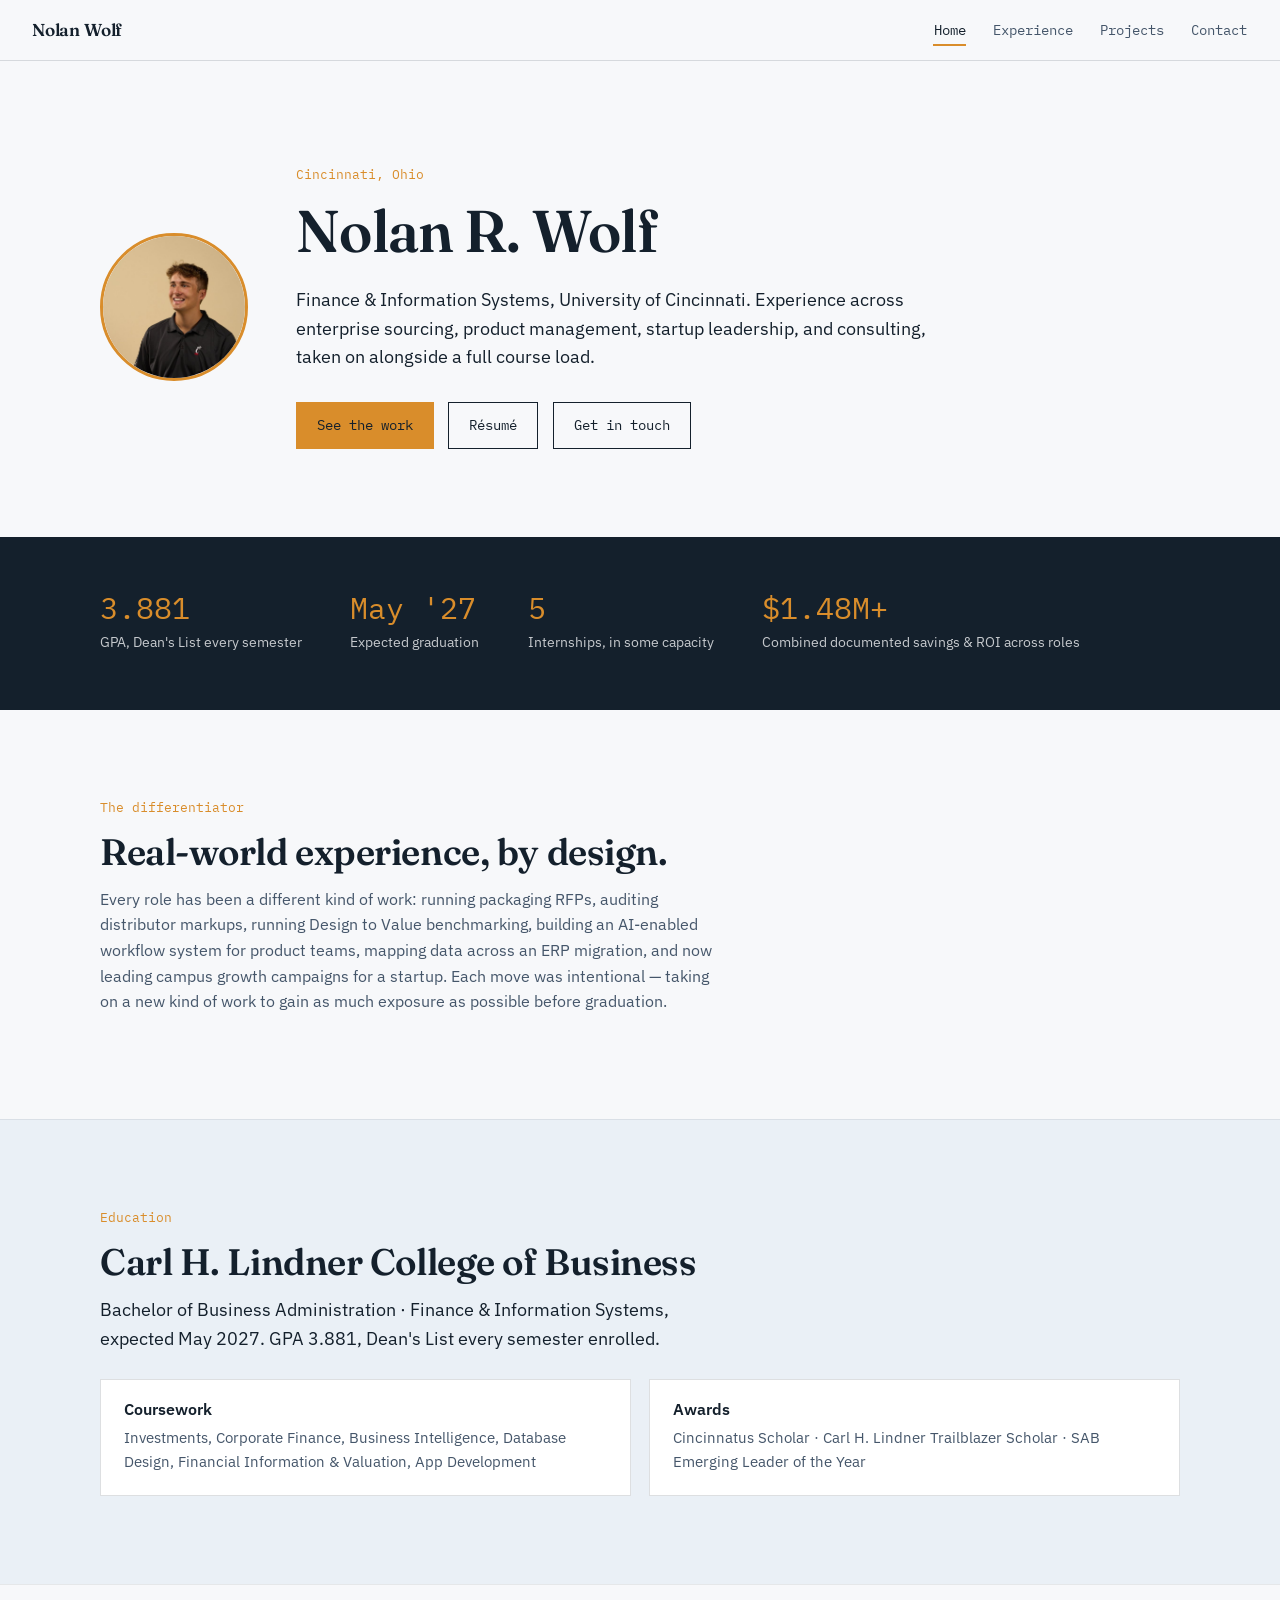
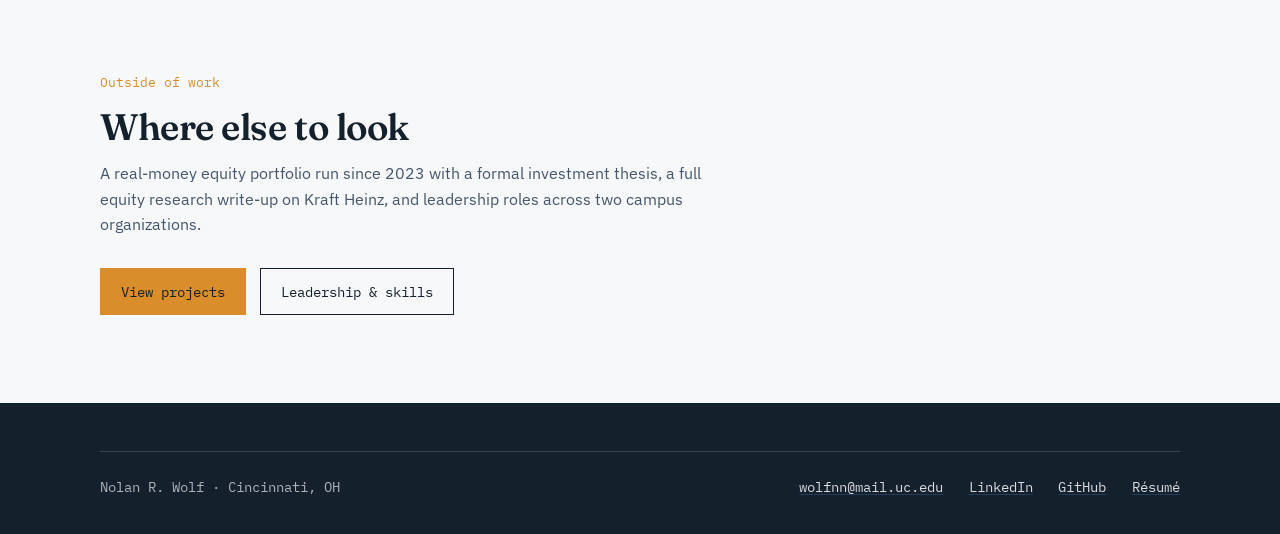
==== commit a61b975a: "Add files via upload" ====
--- a/index.html
+++ b/index.html
@@ -50,8 +50,8 @@
       <div class="stat-strip">
         <div class="stat"><span class="num">3.881</span><span class="label">GPA, Dean's List every semester</span></div>
         <div class="stat"><span class="num">May '27</span><span class="label">Expected graduation</span></div>
-        <div class="stat"><span class="num">5</span><span class="label">Roles across sourcing, product, and consulting</span></div>
-        <div class="stat"><span class="num">$478K+</span><span class="label">Documented value delivered to date</span></div>
+        <div class="stat"><span class="num">5</span><span class="label">Internships, in some capacity</span></div>
+        <div class="stat"><span class="num">$1.48M+</span><span class="label">Combined documented savings &amp; ROI across roles</span></div>
       </div>
     </div>
   </section>
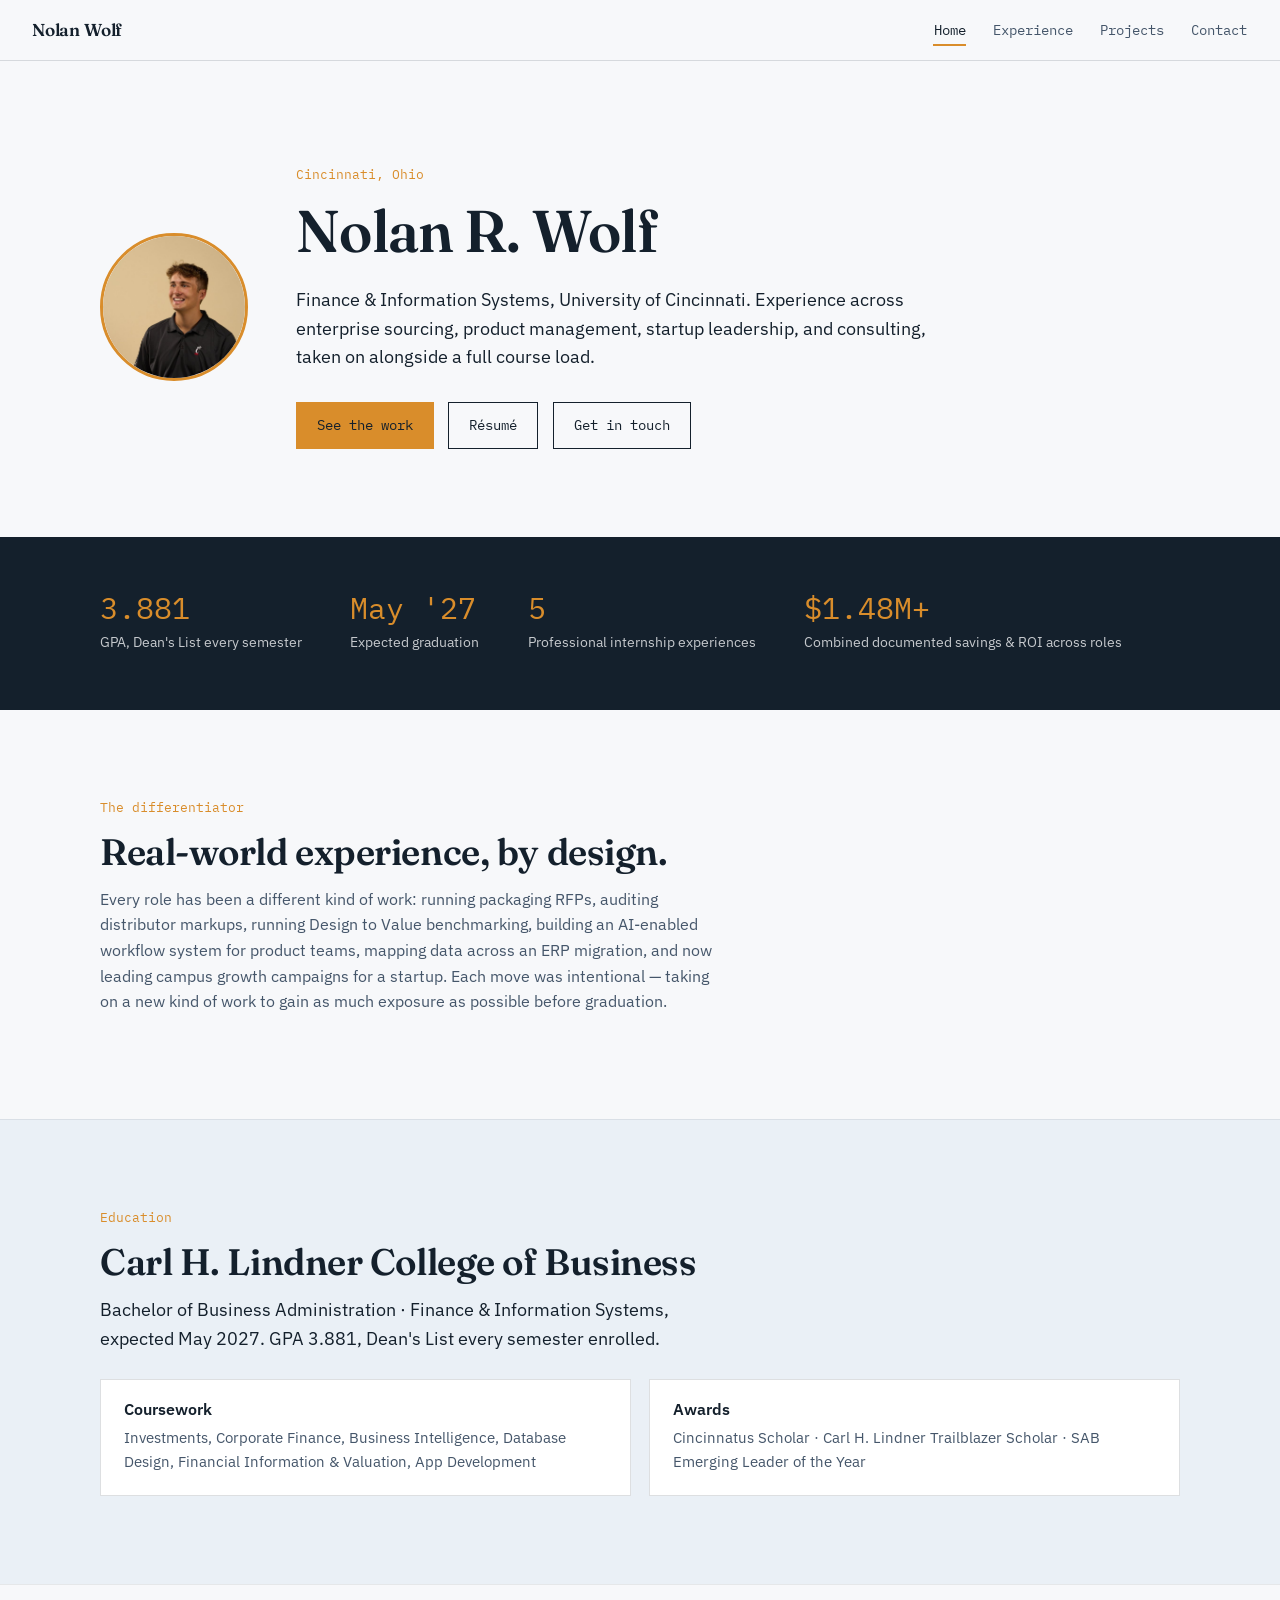
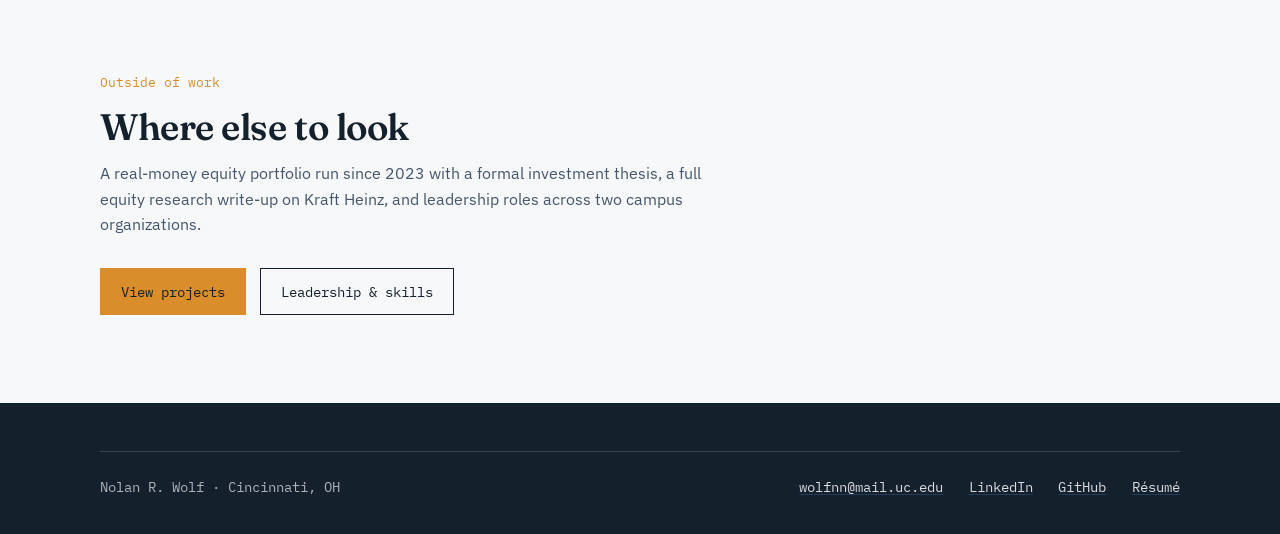
==== commit 5d25a93b: "Update index.html" ====
--- a/index.html
+++ b/index.html
@@ -37,7 +37,7 @@
           <p class="lede">Finance &amp; Information Systems, University of Cincinnati. Experience across enterprise sourcing, product management, startup leadership, and consulting, taken on alongside a full course load.</p>
           <div class="cta-row">
             <a class="btn solid" href="experience.html">See the work</a>
-            <a class="btn" href="resume.pdf">Résumé</a>
+            <a class="btn" href="resume.pdf" target="_blank" rel="noopener">Résumé</a>
             <a class="btn" href="contact.html">Get in touch</a>
           </div>
         </div>
@@ -50,7 +50,7 @@
       <div class="stat-strip">
         <div class="stat"><span class="num">3.881</span><span class="label">GPA, Dean's List every semester</span></div>
         <div class="stat"><span class="num">May '27</span><span class="label">Expected graduation</span></div>
-        <div class="stat"><span class="num">5</span><span class="label">Internships, in some capacity</span></div>
+        <div class="stat"><span class="num">5</span><span class="label">Professional internship experiences</span></div>
         <div class="stat"><span class="num">$1.48M+</span><span class="label">Combined documented savings &amp; ROI across roles</span></div>
       </div>
     </div>
@@ -103,7 +103,7 @@
       <a href="mailto:wolfnn@mail.uc.edu">wolfnn@mail.uc.edu</a>
       <a href="https://www.linkedin.com/in/nolanwolf" target="_blank" rel="noopener">LinkedIn</a>
       <a href="https://github.com/Nolan-Wolf" target="_blank" rel="noopener">GitHub</a>
-      <a href="resume.pdf">Résumé</a>
+      <a href="resume.pdf" target="_blank" rel="noopener">Résumé</a>
     </span>
   </div>
 </footer>
